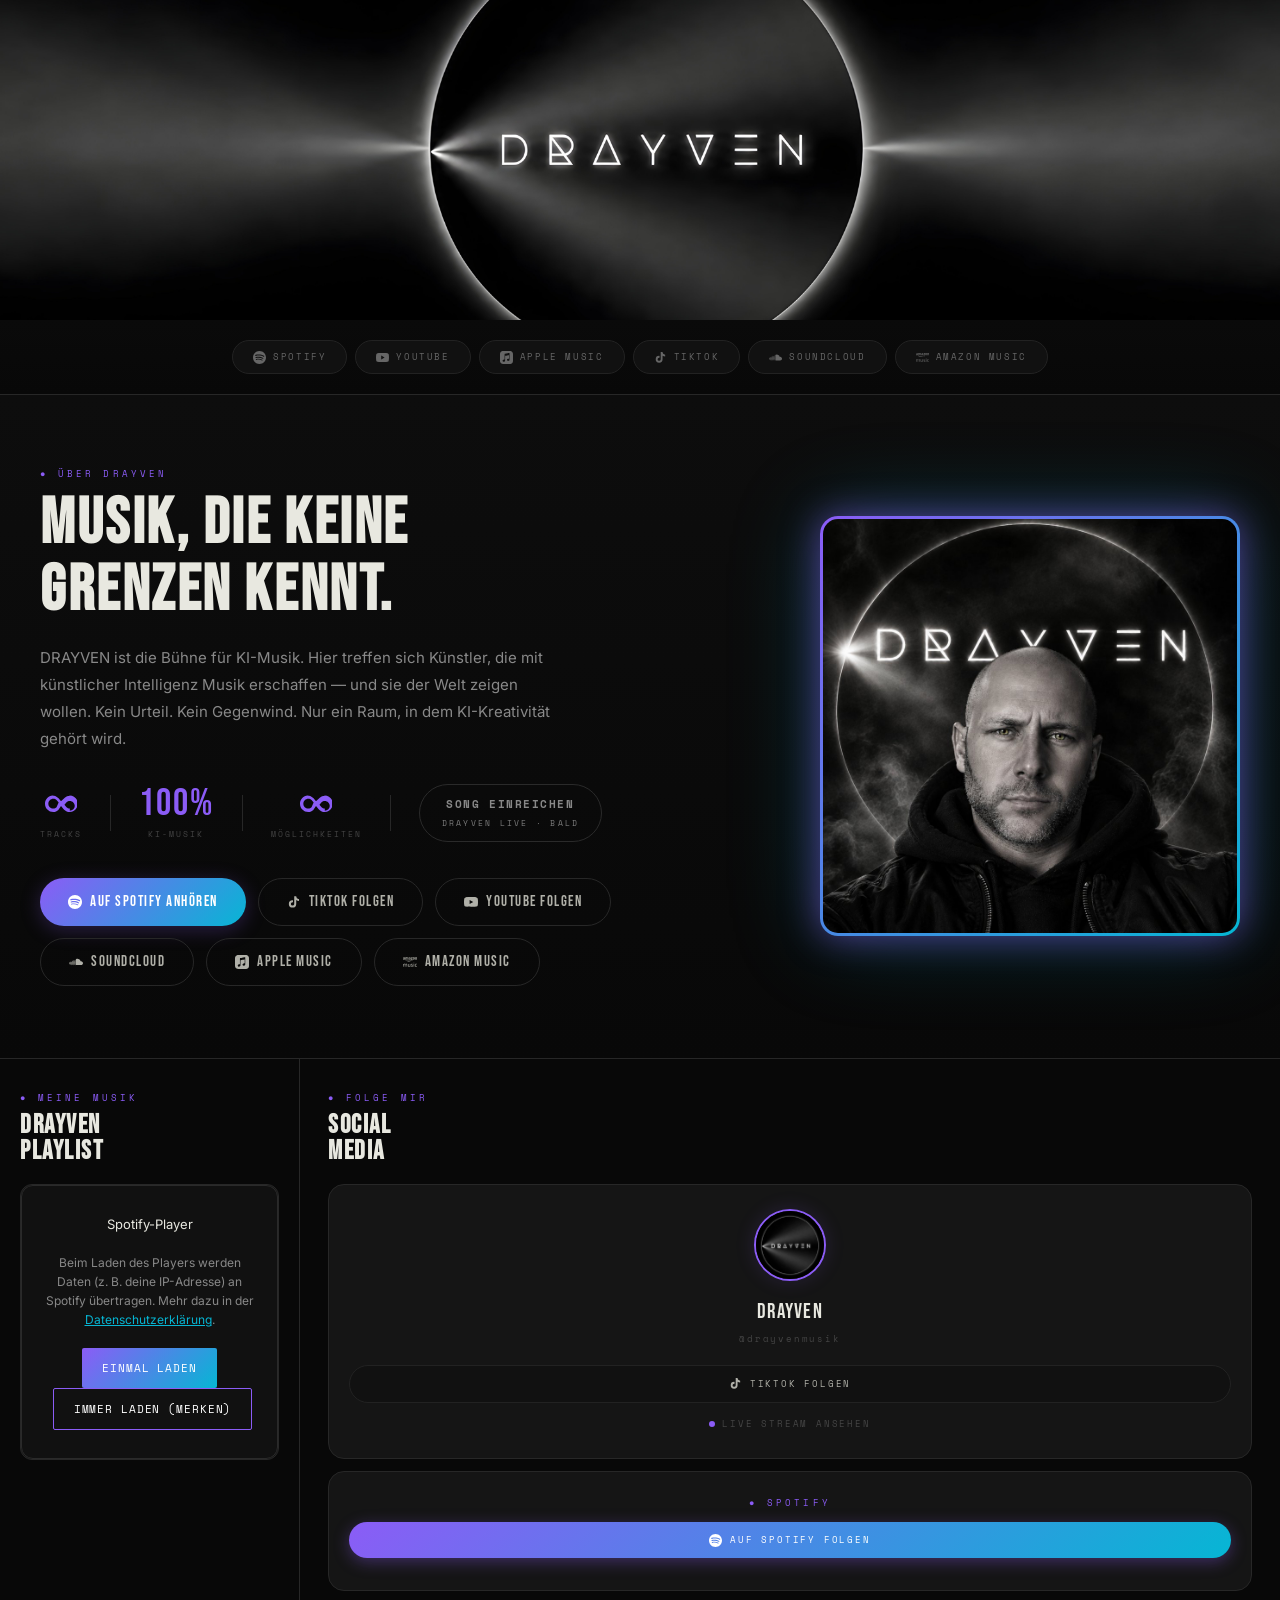
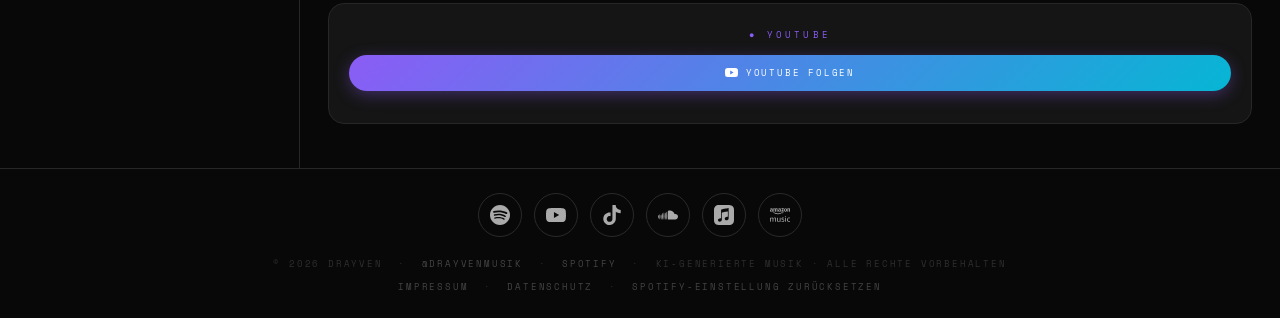
==== index.html @ ade9730b "Add files via upload" ====
<!DOCTYPE html>
<html lang="de">
<head>
  <meta http-equiv="Content-Type" content="text/html; charset=UTF-8">
  <meta name="viewport" content="width=device-width, initial-scale=1.0">
  <title>DRAYVEN – Offizielle Website</title>
  <link rel="stylesheet" href="fonts/fonts.css">
  <style>
    *, *::before, *::after { box-sizing: border-box; margin: 0; padding: 0; }

    :root {
      --black:  #080808;
      --deep:   #101010;
      --panel:  #151515;
      --panel2: #1a1a1a;
      --border: #272727;
      --text:   #b0b0a8;
      --bright: #e8e8e0;
      --gold:   #8B5CF6;
      --gold2:  #06B6D4;
      --white:  #ffffff;
      --grad: linear-gradient(135deg, #8B5CF6, #06B6D4);
    }

    .gradient-text {
      background: linear-gradient(135deg, #8B5CF6, #06B6D4);
      -webkit-background-clip: text;
      -webkit-text-fill-color: transparent;
      background-clip: text;
    }

    html { scroll-behavior: smooth; }

    body {
      background: var(--black);
      color: var(--text);
      font-family: 'Inter', sans-serif;
      font-size: 14px;
      line-height: 1.6;
      min-height: 100vh;
      overflow-x: hidden;
    }

    /* ─── BANNER ───────────────────────────────────────── */
    .banner {
      width: 100%;
      display: block;
      line-height: 0;
    }
    .banner img {
      width: 100%;
      max-height: 320px;
      object-fit: cover;
      object-position: center 55%;
      background: #080808;
      display: block;
    }

    /* ─── PLATFORM BUTTONS ─────────────────────────────── */
    .platforms {
      background: linear-gradient(180deg, #0a0a0a 0%, var(--black) 100%);
      border-bottom: 1px solid var(--border);
      padding: 20px 24px;
      display: flex;
      justify-content: center;
      gap: 8px;
      flex-wrap: wrap;
    }

    .plat-btn {
      display: inline-flex;
      align-items: center;
      gap: 7px;
      padding: 9px 20px;
      border: 1px solid #222;
      border-radius: 40px;
      font-family: 'Space Mono', monospace;
      font-size: 9px;
      letter-spacing: 0.18em;
      text-transform: uppercase;
      color: #666;
      text-decoration: none;
      background: #111;
      transition: all 0.25s ease;
      white-space: nowrap;
    }
    .plat-btn:hover {
      border-color: var(--gold);
      color: var(--gold);
      background: rgba(139,92,246,0.06);
      box-shadow: 0 0 16px rgba(139,92,246,0.1);
      transform: translateY(-1px);
    }
    .plat-btn svg { flex-shrink: 0; }

    /* ─── ABOUT SECTION ────────────────────────────────── */
    .about-section {
      border-bottom: 1px solid var(--border);
      background: linear-gradient(180deg, #0d0d0d 0%, var(--black) 100%);
    }
    .about-inner {
      max-width: 1280px;
      margin: 0 auto;
      padding: 72px 40px;
      display: grid;
      grid-template-columns: 1fr 420px;
      gap: 60px;
      align-items: center;
    }
    .col-label {
      font-family: 'Space Mono', monospace;
      font-size: 9px;
      letter-spacing: 0.35em;
      text-transform: uppercase;
      color: var(--gold);
      margin-bottom: 8px;
    }
    .about-title {
      font-family: 'Bebas Neue', sans-serif;
      font-size: clamp(2.4rem, 5vw, 4rem);
      letter-spacing: 0.04em;
      color: var(--bright);
      line-height: 1.05;
      margin-bottom: 20px;
    }
    .about-bio {
      font-size: 15px;
      color: #888;
      line-height: 1.8;
      max-width: 520px;
      margin-bottom: 32px;
    }
    .about-stats {
      display: flex;
      align-items: center;
      gap: 28px;
      margin-bottom: 36px;
    }
    .stat-item { text-align: center; }
    .stat-n {
      display: block;
      font-family: 'Bebas Neue', sans-serif;
      font-size: 2.4rem;
      color: var(--gold);
      letter-spacing: 0.05em;
      line-height: 1;
    }
    .stat-l {
      font-family: 'Space Mono', monospace;
      font-size: 8px;
      letter-spacing: 0.25em;
      text-transform: uppercase;
      color: #444;
      margin-top: 4px;
      display: block;
    }
    .stat-divider { width: 1px; height: 36px; background: var(--border); }
    .stat-n--icon {
      display: flex;
      align-items: center;
      justify-content: center;
      height: 2.4rem;
    }
    .about-ctas { display: flex; gap: 12px; flex-wrap: wrap; }
    .cta-primary {
      display: inline-flex; align-items: center; gap: 8px;
      background: linear-gradient(135deg, #8B5CF6, #06B6D4); color: #fff;
      font-family: 'Bebas Neue', sans-serif; font-size: 15px; letter-spacing: 0.1em;
      padding: 12px 28px; border-radius: 40px; text-decoration: none;
      transition: all 0.2s ease;
      box-shadow: 0 4px 20px rgba(139,92,246,0.25);
    }
    .cta-primary:hover { opacity: 0.9; transform: translateY(-1px); box-shadow: 0 6px 24px rgba(6,182,212,0.35); }
    .cta-secondary {
      display: inline-flex; align-items: center; gap: 8px;
      background: transparent; color: var(--text);
      font-family: 'Bebas Neue', sans-serif; font-size: 15px; letter-spacing: 0.1em;
      padding: 11px 28px; border-radius: 40px; border: 1px solid var(--border);
      text-decoration: none; transition: all 0.2s ease;
    }
    .cta-secondary:hover { border-color: var(--gold); color: var(--gold); box-shadow: 0 0 16px rgba(139,92,246,0.1); }
    .about-visual { position: relative; display: flex; align-items: center; justify-content: center; }
    .about-logo-wrap { position: relative; width: 100%; max-width: 380px; display: flex; align-items: center; justify-content: center; }
    .about-logo-img {
      width: 280px;
      height: 280px;
      object-fit: cover;
      object-position: center;
      border-radius: 50%;
      display: block;
      position: relative;
      z-index: 1;
      box-shadow: 0 0 80px rgba(139,92,246,0.15);
    }
    .about-glow {
      position: absolute; inset: -20px;
      background: radial-gradient(ellipse at center, rgba(139,92,246,0.08) 0%, transparent 70%);
      pointer-events: none; z-index: 0;
    }

    /* ─── MAIN GRID ────────────────────────────────────── */
    .main-grid {
      display: grid;
      grid-template-columns: 300px 1fr;
      gap: 0;
      max-width: 1280px;
      margin: 0 auto;
      min-height: calc(100vh - 480px - 60px);
    }

    /* ─── LEFT: PLAYLIST ───────────────────────────────── */
    .col-left {
      border-right: 1px solid var(--border);
      padding: 32px 20px;
    }

    .col-title {
      font-family: 'Bebas Neue', sans-serif;
      font-size: 1.6rem;
      letter-spacing: 0.06em;
      color: var(--bright);
      margin-bottom: 20px;
      line-height: 1;
    }

    .playlist-group { margin-bottom: 24px; }
    .playlist-group-title {
      font-family: 'Space Mono', monospace;
      font-size: 8px;
      letter-spacing: 0.3em;
      text-transform: uppercase;
      color: #444;
      margin-bottom: 8px;
      padding-bottom: 6px;
      border-bottom: 1px solid var(--border);
    }

    .track-item {
      display: flex;
      align-items: center;
      gap: 10px;
      padding: 9px 12px;
      border-radius: 10px;
      text-decoration: none;
      transition: background 0.15s;
      cursor: pointer;
    }
    .track-item:hover { background: var(--panel2); }
    .track-num {
      font-family: 'Space Mono', monospace;
      font-size: 10px;
      color: #3a3a3a;
      width: 16px;
      text-align: center;
      flex-shrink: 0;
    }
    .track-info { flex: 1; min-width: 0; }
    .track-name {
      font-size: 13px;
      font-weight: 500;
      color: var(--bright);
      white-space: nowrap;
      overflow: hidden;
      text-overflow: ellipsis;
    }
    .track-sub {
      font-size: 11px;
      color: #4a4a4a;
      margin-top: 1px;
    }
    .track-play {
      width: 26px; height: 26px; border-radius: 50%;
      background: var(--gold);
      display: flex; align-items: center; justify-content: center;
      opacity: 0; transition: opacity 0.15s; flex-shrink: 0;
    }
    .track-item:hover .track-play { opacity: 1; }
    .track-play svg { margin-left: 2px; }

    /* ─── NEUE MUSIK (live über Worker) ────────────────── */
    .new-release-section { margin-bottom: 18px; }
    .new-badge {
      display: inline-block;
      font-family: 'Space Mono', monospace;
      font-size: 8px;
      letter-spacing: 0.15em;
      color: #fff;
      background: var(--grad);
      padding: 2px 7px;
      border-radius: 4px;
      text-transform: uppercase;
    }
    .new-release-card {
      display: flex;
      align-items: center;
      gap: 12px;
      padding: 10px;
      border-radius: 12px;
      background: var(--panel);
      border: 1px solid var(--border);
      text-decoration: none;
      transition: border-color 0.2s, background 0.2s;
    }
    .new-release-card:hover {
      border-color: var(--gold);
      background: var(--panel2);
    }
    .new-release-cover {
      width: 56px;
      height: 56px;
      border-radius: 8px;
      object-fit: cover;
      flex-shrink: 0;
      background: #222;
    }
    .new-release-info { flex: 1; min-width: 0; }
    .new-release-name {
      font-size: 13px;
      font-weight: 600;
      color: var(--bright);
      white-space: nowrap;
      overflow: hidden;
      text-overflow: ellipsis;
    }
    .new-release-sub {
      font-size: 11px;
      color: #4a4a4a;
      margin-top: 2px;
    }

    /* ─── LIVE SPOTIFY EMBED ───────────────────────────── */
    .spotify-embed-wrap {
      border-radius: 12px;
      overflow: hidden;
      background: var(--panel);
      border: 1px solid var(--border);
    }
    .spotify-embed-wrap iframe { display: block; }

    /* ─── RIGHT: SOCIAL ────────────────────────────────── */
    .col-right {
      padding: 32px 28px;
    }

    .tiktok-card {
      background: var(--panel);
      border: 1px solid var(--border);
      border-radius: 16px;
      padding: 24px 20px;
      text-align: center;
      margin-bottom: 12px;
    }

    .tiktok-avatar {
      width: 72px; height: 72px; border-radius: 50%;
      background: linear-gradient(135deg, #010101 0%, #2a2a2a 100%);
      border: 2px solid var(--gold);
      display: flex; align-items: center; justify-content: center;
      margin: 0 auto 14px;
      font-family: 'Bebas Neue', sans-serif;
      font-size: 1.4rem;
      color: var(--gold);
      letter-spacing: 0.05em;
      box-shadow: 0 0 20px rgba(139,92,246,0.15);
    }

    .tiktok-name {
      font-family: 'Bebas Neue', sans-serif;
      font-size: 1.3rem;
      color: var(--bright);
      letter-spacing: 0.06em;
      margin-bottom: 4px;
    }

    .tiktok-handle {
      font-family: 'Space Mono', monospace;
      font-size: 9px;
      color: #444;
      letter-spacing: 0.2em;
      margin-bottom: 18px;
    }

    .follow-btn {
      display: inline-flex; align-items: center; gap: 8px;
      width: 100%;
      justify-content: center;
      padding: 11px 20px;
      border-radius: 40px;
      font-family: 'Space Mono', monospace;
      font-size: 9px; letter-spacing: 0.2em; text-transform: uppercase;
      text-decoration: none;
      background: #111; color: var(--text); border: 1px solid #222;
      transition: all 0.2s ease;
      margin-bottom: 8px;
    }
    .follow-btn:hover { border-color: var(--gold); color: var(--gold); background: rgba(139,92,246,0.06); }

    .live-badge {
      display: inline-flex; align-items: center; gap: 7px;
      font-family: 'Space Mono', monospace;
      font-size: 9px; letter-spacing: 0.2em; text-transform: uppercase;
      color: #444; text-decoration: none;
      transition: color 0.2s;
    }
    .live-badge:hover { color: var(--gold); }
    .live-dot {
      width: 6px; height: 6px; border-radius: 50%;
      background: var(--gold);
      display: inline-block; flex-shrink: 0;
      animation: pulse 1.5s ease-in-out infinite;
    }
    @keyframes pulse { 0%,100%{opacity:1;transform:scale(1)} 50%{opacity:0.4;transform:scale(0.8)} }

    /* ─── FOOTER ───────────────────────────────────────── */
    footer {
      border-top: 1px solid var(--border);
      text-align: center;
      padding: 24px;
      font-family: 'Space Mono', monospace;
      font-size: 9px; letter-spacing: 0.2em; color: #2e2e2e; text-transform: uppercase;
    }
    footer a { color: #444; text-decoration: none; }
    footer a:hover { color: var(--gold); }

    /* ─── RESPONSIVE ───────────────────────────────────── */
    @media (max-width: 900px) {
      .about-inner { grid-template-columns: 1fr; padding: 48px 24px; }
      .about-visual { display: none; }
    }
    @media (max-width: 768px) {
      .main-grid { grid-template-columns: 1fr; }
      .col-left { border-right: none; border-bottom: 1px solid var(--border); }
      .col-right { padding: 24px 20px; }
    }
    @media (max-width: 480px) {
      .platforms { padding: 14px 12px; gap: 6px; }
      .plat-btn { padding: 8px 14px; font-size: 8px; }
      .about-inner { padding: 36px 20px; }
      .about-ctas { flex-direction: column; }
      .cta-primary, .cta-secondary { justify-content: center; }
    }
    @media (prefers-reduced-motion: reduce) {
      .live-dot { animation: none; }
    }
  </style>
  <style>
    .legal h3{font-size:13px;color:#e8e8e0;font-weight:600;margin:20px 0 4px}
    .legal p{margin-bottom:8px}
    .legal b{color:#e8e8e0;font-weight:500}
    .consent-box{background:#111;border:1px solid #2a2a2a;border-radius:12px;padding:28px 22px;text-align:center}
    .consent-box p{font-size:12px;color:#888;line-height:1.6;margin:10px 0 18px}
    .consent-box button{background:linear-gradient(135deg,#8B5CF6,#06B6D4);border:0;color:#fff;font-family:'Space Mono',monospace;font-size:11px;letter-spacing:.08em;padding:12px 20px;border-radius:2px;cursor:pointer}
    .consent-box a{color:#06B6D4}
    .consent-box button.alt{background:transparent;border:1px solid #8B5CF6;margin-left:6px}
  </style>
  <style>
    .brand-row{display:flex;justify-content:center;gap:12px;flex-wrap:wrap;margin-bottom:20px}
    .brand-row a{width:44px;height:44px;display:grid;place-items:center;border-radius:50%;border:1px solid #2a2a2a;color:#aaa;transition:all .25s}
    .brand-row a:hover{color:#fff;border-color:#8B5CF6;box-shadow:0 0 18px rgba(139,92,246,.45);transform:translateY(-2px)}
  </style>
  <style>
    .portrait-wrap{position:relative;width:100%;max-width:420px;padding:3px;border-radius:18px;
      background:linear-gradient(135deg,#8B5CF6,#06B6D4);
      box-shadow:0 0 36px rgba(139,92,246,.55),0 0 90px rgba(6,182,212,.28)}
    .portrait-wrap::before{content:"";position:absolute;inset:-26px;z-index:-1;border-radius:34px;
      background:radial-gradient(circle,rgba(139,92,246,.35),rgba(6,182,212,.18) 55%,transparent 72%);filter:blur(22px);animation:pglow 6s ease-in-out infinite alternate}
    .portrait-img{display:block;width:100%;height:auto;border-radius:15px}
    @keyframes pglow{from{opacity:.7;transform:scale(.97)}to{opacity:1;transform:scale(1.04)}}
    @media (prefers-reduced-motion:reduce){.portrait-wrap::before{animation:none}}
    @media(max-width:900px){.about-visual{display:flex !important}.portrait-wrap{max-width:340px;margin:8px auto 0}}
  </style>
  <style>
    .about-stats{flex-wrap:wrap}
    .submit-cta{display:inline-flex;flex-direction:column;align-items:center;gap:3px;padding:11px 22px;border-radius:999px;
      background:linear-gradient(135deg,#8B5CF6,#06B6D4);color:#fff;text-decoration:none;font-family:'Space Mono',monospace;
      box-shadow:0 0 24px rgba(139,92,246,.45);transition:transform .25s,box-shadow .25s}
    .submit-cta span{font-size:11px;font-weight:700;letter-spacing:.14em}
    .submit-cta small{font-size:8px;letter-spacing:.28em;opacity:.9}
    .submit-cta:hover{transform:translateY(-2px);box-shadow:0 0 34px rgba(6,182,212,.6)}
    .submit-cta.open small::before{content:"";display:inline-block;width:6px;height:6px;border-radius:50%;background:#fff;margin-right:6px;vertical-align:middle;animation:subpulse 1.4s infinite}
    .submit-cta.soon{background:transparent;border:1px solid #2a2a2a;color:#888;box-shadow:none;cursor:default;pointer-events:none}
    @keyframes subpulse{0%{box-shadow:0 0 0 0 rgba(255,255,255,.7)}70%{box-shadow:0 0 0 7px rgba(255,255,255,0)}100%{box-shadow:0 0 0 0 rgba(255,255,255,0)}}
  </style>
</head>
<body>

  <!-- BANNER -->
  <div class="banner">
    <img src="./banner.png" alt="DRAYVEN">
  </div>

  <!-- PLATFORM BUTTONS -->
  <nav class="platforms" aria-label="DRAYVEN auf Plattformen">
    <a class="plat-btn" href="https://open.spotify.com/intl-de/artist/0u8iRkDlzVAihSqD0i78Od" target="_blank" rel="noopener">
      <svg width="13" height="13" viewBox="0 0 24 24" fill="currentColor"><path d="M12 0C5.373 0 0 5.373 0 12s5.373 12 12 12 12-5.373 12-12S18.627 0 12 0zm5.563 17.324a.75.75 0 01-1.031.249c-2.823-1.726-6.375-2.116-10.563-1.159a.75.75 0 01-.334-1.462c4.579-1.046 8.509-.596 11.68 1.341a.75.75 0 01.248 1.031zm1.484-3.305a.937.937 0 01-1.288.308c-3.229-1.984-8.15-2.56-11.97-1.401a.938.938 0 01-.546-1.792c4.363-1.327 9.79-.684 13.497 1.597a.938.938 0 01.307 1.288zm.127-3.44C15.335 8.293 9.076 8.082 5.457 9.18a1.124 1.124 0 01-.653-2.151c4.179-1.27 11.122-1.024 15.506 1.617a1.124 1.124 0 01-1.136 1.933z"></path></svg>
      Spotify
    </a>
    <a class="plat-btn" href="https://www.youtube.com/@DRAYVENMusik" target="_blank" rel="noopener">
      <svg width="13" height="13" viewBox="0 0 24 24" fill="currentColor"><path d="M23.495 6.205a3.007 3.007 0 00-2.088-2.088c-1.87-.501-9.396-.501-9.396-.501s-7.507-.01-9.396.501A3.007 3.007 0 00.527 6.205a31.247 31.247 0 00-.522 5.805 31.247 31.247 0 00.522 5.783 3.007 3.007 0 002.088 2.088c1.868.502 9.396.502 9.396.502s7.506 0 9.396-.502a3.007 3.007 0 002.088-2.088 31.247 31.247 0 00.5-5.783 31.247 31.247 0 00-.5-5.805zM9.609 15.601V8.408l6.264 3.602z"></path></svg>
      YouTube
    </a>
    <a class="plat-btn" href="https://music.apple.com/de/artist/drayven/6775982630" target="_blank" rel="noopener">
      <svg width="13" height="13" viewBox="0 0 24 24" fill="currentColor" aria-hidden="true"><path d="M23.994 6.124a9.23 9.23 0 00-.24-2.19c-.317-1.31-1.062-2.31-2.18-3.043a5.022 5.022 0 00-1.877-.726 10.496 10.496 0 00-1.564-.15c-.04-.003-.083-.01-.124-.013H5.986c-.152.01-.303.017-.455.026-.747.043-1.49.123-2.193.4-1.336.53-2.3 1.452-2.865 2.78-.192.448-.292.925-.363 1.408-.056.392-.088.785-.1 1.18 0 .032-.007.062-.01.093v12.223c.01.14.017.283.027.424.05.815.154 1.624.497 2.373.65 1.42 1.738 2.353 3.234 2.801.42.127.856.187 1.293.228.555.053 1.11.06 1.667.06h11.03a12.5 12.5 0 001.57-.1c.822-.106 1.596-.35 2.295-.81a5.046 5.046 0 001.88-2.207c.186-.42.293-.87.37-1.324.113-.675.138-1.358.137-2.04-.002-3.8 0-7.595-.003-11.393zm-6.423 3.99v5.712c0 .417-.058.827-.244 1.206-.29.59-.76.962-1.388 1.14-.35.1-.706.157-1.07.173-.95.045-1.773-.6-1.943-1.536a1.88 1.88 0 011.038-2.022c.323-.16.67-.25 1.018-.324.378-.082.758-.153 1.134-.24.274-.063.457-.23.51-.516a.904.904 0 00.02-.193c0-1.815 0-3.63-.002-5.443a.725.725 0 00-.026-.185c-.04-.15-.15-.243-.304-.234-.16.01-.318.035-.475.066-.76.15-1.52.303-2.28.456l-2.325.47-1.374.278c-.016.003-.032.01-.048.013-.277.077-.377.203-.39.49-.002.042 0 .086 0 .13-.002 2.602 0 5.204-.003 7.805 0 .42-.047.836-.215 1.227-.278.64-.77 1.04-1.434 1.233-.35.1-.71.16-1.075.172-.96.036-1.755-.6-1.92-1.544-.14-.812.23-1.685 1.154-2.075.357-.15.73-.232 1.108-.31.287-.06.575-.116.86-.177.383-.083.583-.323.6-.714v-.15c0-2.96 0-5.922.002-8.882 0-.123.013-.25.042-.37.07-.285.273-.448.546-.518.255-.066.515-.112.774-.165.733-.15 1.466-.296 2.2-.444l2.27-.46c.67-.134 1.34-.27 2.01-.403.22-.043.442-.088.663-.106.31-.025.523.17.554.482.008.073.012.148.012.223.002 1.91.002 3.822 0 5.732z"/></svg>
      Apple Music
    </a>
    <a class="plat-btn" href="https://www.tiktok.com/@drayvenmusik" target="_blank" rel="noopener">
      <svg width="13" height="13" viewBox="0 0 24 24" fill="currentColor"><path d="M19.59 6.69a4.83 4.83 0 01-3.77-4.25V2h-3.45v13.67a2.89 2.89 0 01-2.88 2.5 2.89 2.89 0 01-2.89-2.89 2.89 2.89 0 012.89-2.89c.28 0 .54.04.79.1V9.01a6.33 6.33 0 00-.79-.05 6.34 6.34 0 00-6.34 6.34 6.34 6.34 0 006.34 6.34 6.34 6.34 0 006.33-6.34V8.69a8.18 8.18 0 004.78 1.52V6.76a4.85 4.85 0 01-1.01-.07z"></path></svg>
      TikTok
    </a>
    <a class="plat-btn" href="https://soundcloud.com/drayvenmusik" target="_blank" rel="noopener">
      <svg width="13" height="13" viewBox="0 0 24 24" fill="currentColor" aria-hidden="true"><path d="M23.999 14.165c-.052 1.796-1.612 3.169-3.4 3.169h-8.18a.68.68 0 0 1-.675-.683V7.862a.747.747 0 0 1 .452-.724s.75-.513 2.333-.513a5.364 5.364 0 0 1 2.763.755 5.433 5.433 0 0 1 2.57 3.54c.282-.08.574-.121.868-.12.884 0 1.73.358 2.347.992s.948 1.49.922 2.373ZM10.721 8.421c.247 2.98.427 5.697 0 8.672a.264.264 0 0 1-.53 0c-.395-2.946-.22-5.718 0-8.672a.264.264 0 0 1 .53 0ZM9.072 9.448c.285 2.659.37 4.986-.006 7.655a.277.277 0 0 1-.55 0c-.331-2.63-.256-5.02 0-7.655a.277.277 0 0 1 .556 0Zm-1.663-.257c.27 2.726.39 5.171 0 7.904a.266.266 0 0 1-.532 0c-.38-2.69-.257-5.21 0-7.904a.266.266 0 0 1 .532 0Zm-1.647.77a26.108 26.108 0 0 1-.008 7.147.272.272 0 0 1-.542 0 27.955 27.955 0 0 1 0-7.147.275.275 0 0 1 .55 0Zm-1.67 1.769c.421 1.865.228 3.5-.029 5.388a.257.257 0 0 1-.514 0c-.21-1.858-.398-3.549 0-5.389a.272.272 0 0 1 .543 0Zm-1.655-.273c.388 1.897.26 3.508-.01 5.412-.026.28-.514.283-.54 0-.244-1.878-.347-3.54-.01-5.412a.283.283 0 0 1 .56 0Zm-1.668.911c.4 1.268.257 2.292-.026 3.572a.257.257 0 0 1-.514 0c-.241-1.262-.354-2.312-.023-3.572a.283.283 0 0 1 .563 0Z"/></svg>
      SoundCloud
    </a>
    <a class="plat-btn" href="https://music.amazon.de/artists/B00HZIEUOW/drayven" target="_blank" rel="noopener">
      <svg width="13" height="13" viewBox="0 0 24 24" fill="currentColor" aria-hidden="true"><path d="M14.8454 9.4083c-1.3907 1.0194-3.405 1.563-5.1424 1.563a9.333 9.333 0 0 1-6.2768-2.3835c-.1313-.117-.0143-.277.1415-.1846a12.693 12.693 0 0 0 6.285 1.6574c1.5384 0 3.2348-.318 4.7917-.9764.2359-.0985.4328.1538.203.324h-.002zm.5784-.6564c-.1784-.2257-1.1753-.1087-1.6225-.0554-.1374.0164-.158-.1026-.0349-.1867.796-.5558 2.0984-.3958 2.2502-.2092.1539.1867-.041 1.4872-.7856 2.1087-.1149.0964-.2236.0451-.1723-.082.1682-.4165.5436-1.3498.3651-1.5754zm-1.5917-4.1702v-.5394c0-.082.0615-.1375.1374-.1375h2.4348c.078 0 .1395.0554.1395.1354v.4636c0 .078-.0656.1805-.1846.3405L15.0997 6.635c.4677-.0102.9641.0595 1.3887.2974.0964.0534.123.1334.1292.2113v.5744c0 .082-.0882.1723-.1784.123a2.8163 2.8163 0 0 0-2.5723.0062c-.0861.0451-.1743-.0451-.1743-.1251v-.5477c0-.0882.002-.238.0902-.3713l1.4626-2.0881h-1.2718c-.078 0-.1415-.0534-.1436-.1354l.002.002zm4.808-.7466c1.0995 0 1.6944.9395 1.6944 2.1333 0 1.1528-.6564 2.0676-1.6943 2.0676-1.079 0-1.6656-.9395-1.6656-2.1087 0-1.1774.5948-2.0922 1.6656-2.0922zm.0062.7713c-.5456 0-.5805.7384-.5805 1.202 0 .4615-.0061 1.4481.5744 1.4481.5743 0 .601-.7958.601-1.282 0-.318-.0144-.6994-.1108-1.001-.082-.2625-.2482-.3671-.4841-.3671zm-6.008 3.3414c-.0493.041-.1395.0451-.1744.0164-.2543-.1949-.4246-.4923-.4246-.4923-.4061.4123-.6954.5374-1.2225.5374-.6215 0-1.1077-.3835-1.1077-1.1486a1.2512 1.2512 0 0 1 .7897-1.2041c.402-.1764.9641-.2072 1.3928-.2564 0 0 .0349-.4615-.0902-.6297a.521.521 0 0 0-.4164-.1908c-.2728 0-.5395.1477-.5928.4328-.0144.082-.0739.1518-.1395.1436L9.945 5.08a.1292.1292 0 0 1-.1108-.1537c.1641-.8657.9498-1.1282 1.6554-1.1282.361 0 .8307.0964 1.1158.3671.359.3344.3262.7795.3262 1.2677v1.1487c0 .3446.1436.4964.279.681.0471.0677.0574.1477-.002.197-.1519.125-.5703.4881-.5703.4881zm-.7467-1.7969v-.16c-.5353 0-1.1015.115-1.1015.7426 0 .318.1662.5333.4513.5333.2051 0 .3938-.1272.5128-.3344.1436-.2564.1374-.4943.1374-.7815zM2.9278 7.948c-.0472.041-.1375.045-.1723.0163-.2544-.1949-.4246-.4923-.4246-.4923-.4082.4123-.6954.5374-1.2226.5374-.6235 0-1.1076-.3835-1.1076-1.1486a1.2512 1.2512 0 0 1 .7897-1.2041c.402-.1764.964-.2072 1.3928-.2564 0 0 .0348-.4615-.0903-.6297a.521.521 0 0 0-.4164-.1908c-.2748 0-.5395.1477-.5928.4328-.0143.082-.0759.1518-.1395.1436L.2345 5.08a.1292.1292 0 0 1-.1087-.1537c.162-.8657.9497-1.1282 1.6553-1.1282.361 0 .8308.0964 1.1159.3671.359.3344.324.7795.324 1.2677v1.1487c0 .3446.1437.4964.279.681.0472.0677.0575.1477-.002.197-.1518.125-.5702.4881-.5702.4881zm-.7446-1.797v-.16c-.5354 0-1.1015.115-1.1015.7426 0 .318.164.5333.4512.5333.2052 0 .3939-.1272.5128-.3344.1436-.2564.1375-.4943.1375-.7815zm2.9127-.3343v2.002a.1379.1379 0 0 1-.1395.1374H4.218a.1374.1374 0 0 1-.1395-.1374v-3.766a.1379.1379 0 0 1 .1395-.1375h.6913a.1374.1374 0 0 1 .1374.1374v.482h.0143c.1805-.4758.519-.6994.9744-.6994.4636 0 .7528.2236.962.6995a1.0523 1.0523 0 0 1 1.0215-.6995c.3118 0 .6502.1272.8574.4143.236.318.1867.7795.1867 1.1857v2.3855c0 .076-.0636.1354-.1436.1354H8.181a.1374.1374 0 0 1-.1334-.1354v-2.004c0-.16.0144-.558-.0205-.7077-.0554-.2564-.2215-.3282-.4369-.3282a.4923.4923 0 0 0-.441.3118c-.076.1908-.0698.5087-.0698.724v2.0041c0 .076-.0635.1354-.1435.1354h-.7385a.1374.1374 0 0 1-.1333-.1354v-2.004c0-.4226.0677-1.042-.4574-1.042-.5334 0-.5128.603-.5128 1.042h.002zm16.8077 2.002a.1374.1374 0 0 1-.1374.1374h-.7405a.1374.1374 0 0 1-.1374-.1374v-3.766a.1374.1374 0 0 1 .1374-.1375h.683c.0821 0 .1396.0636.1396.1067v.5764h.0143c.2051-.517.4964-.7631 1.0092-.7631.3323 0 .6564.119.8636.4451.1928.3036.1928.8123.1928 1.1774V7.837a.1395.1395 0 0 1-.1415.119h-.7426a.1395.1395 0 0 1-.1313-.119V5.552c0-.763-.2933-.7856-.4635-.7856-.197 0-.357.1538-.4246.2953a1.7025 1.7025 0 0 0-.1231.722l.002 2.0349zM.1914 20.0582c-.1271 0-.1907-.0615-.1907-.1907v-4.4491c0-.1272.0636-.1908.1907-.1908H.616c.0616 0 .1129.0144.1477.039.0349.0246.0595.0738.0718.1436l.0575.3035c.6133-.4184 1.2102-.6276 1.7907-.6276.5948 0 .9969.2256 1.2081.6769.6318-.4513 1.2636-.677 1.8954-.677.441 0 .7794.1231 1.0153.3693.236.2502.3549.603.3549 1.0584v3.3538c0 .1271-.0656.1907-.1928.1907h-.5641c-.1272 0-.1928-.0615-.1928-.1907v-3.085c0-.318-.0616-.5539-.1805-.7057-.1231-.1538-.3139-.2297-.5744-.2297-.4677 0-.9353.1436-1.4092.4307a.997.997 0 0 1 .0103.1416v3.448c0 .1272-.0636.1908-.1908.1908H3.297c-.1272 0-.1908-.0615-.1908-.1907v-3.085c0-.318-.0615-.5539-.1825-.7057-.1231-.1538-.3139-.2297-.5744-.2297-.4861 0-.9517.1395-1.399.4205v3.5999c0 .1271-.0615.1907-.1907.1907H.1914zm9.731.1436c-.4533 0-.8-.1272-1.044-.3815-.242-.2544-.3631-.6133-.3631-1.0769v-3.321c0-.1292.0615-.1927.1908-.1927h.564c.1293 0 .1929.0635.1929.1907v3.0215c0 .3425.0656.5948.201.7569.1333.162.3487.242.642.242.4595 0 .923-.1518 1.3887-.4574v-3.565c0-.1272.0615-.1908.1908-.1908h.564c.1293 0 .1929.0636.1929.1908v4.4511c0 .1252-.0636.1887-.1928.1887h-.4103c-.0636 0-.1149-.0123-.1497-.0369-.0349-.0266-.0575-.0738-.0718-.1436l-.0657-.3323c-.5948.437-1.204.6564-1.8297.6564zm5.4399 0c-.5374 0-1.0195-.0882-1.4461-.2666a.3754.3754 0 0 1-.158-.1047c-.0287-.039-.043-.0984-.043-.1805v-.2687c0-.1148.0369-.1723.1148-.1723.0452 0 .1231.0205.238.0575.4225.1333.8615.199 1.3128.199.3138 0 .5517-.0616.7138-.1806.164-.121.244-.2954.244-.523a.4923.4923 0 0 0-.1476-.3734 1.606 1.606 0 0 0-.5415-.285l-.8144-.3037c-.7097-.2605-1.0625-.7056-1.0625-1.3333 0-.4143.16-.7487.484-1.001.3221-.2543.7447-.3815 1.2677-.3815a3.487 3.487 0 0 1 1.2164.2195c.076.0246.1313.0574.1641.0985.0308.041.0472.1025.0472.1846v.2584c0 .1149-.041.1723-.123.1723a.8615.8615 0 0 1-.2216-.0472 3.5495 3.5495 0 0 0-1.0359-.1538c-.6112 0-.919.2072-.919.6195 0 .164.0514.2953.154.3897.1025.0964.3035.201.603.3159l.7466.2872c.3774.1436.6482.318.8144.519.1661.1989.2482.4574.2482.7753 0 .4513-.1682.8102-.5067 1.0769-.3385.2666-.7877.4-1.3497.4v.002zm3.0645-.1436c-.1272 0-.1928-.0615-.1928-.1907v-4.4491c0-.1272.0656-.1908.1928-.1908h.5641c.1272 0 .1928.0636.1928.1908v4.4511c0 .1251-.0656.1887-.1928.1887h-.564zm.2872-5.688c-.1846 0-.3303-.0513-.437-.1559a.558.558 0 0 1-.1579-.4143c0-.1724.0534-.3098.158-.4144a.5907.5907 0 0 1 .4369-.158c.1846 0 .3282.0534.4349.158.1066.1026.1579.242.1579.4144 0 .1702-.0513.3076-.158.4143-.1046.1026-.2502.1559-.4348.1559zm4.002 5.7926c-.7529 0-1.3293-.2133-1.7272-.642-.4-.4307-.599-1.0502-.599-1.8625 0-.8061.2052-1.4318.6175-1.8728.4102-.441.9948-.6625 1.7476-.6625.3446 0 .683.0615 1.0154.1825.0697.0247.119.0554.1477.0944s.043.1026.043.1908v.2564c0 .1271-.041.1907-.123.1907-.0329 0-.082-.0082-.1539-.0287a2.8307 2.8307 0 0 0-.7959-.1128c-.5353 0-.923.1333-1.1589.404s-.3528.6996-.3528 1.2924v.123c0 .5764.119 1.001.359 1.2718.24.2687.6174.404 1.1343.404.2666 0 .5538-.043.8615-.1332.0718-.0206.119-.0288.1436-.0288.082 0 .1251.0636.1251.1908v.2585c0 .082-.0123.1435-.039.1805-.0246.0369-.0759.0718-.1518.1025-.3138.1354-.6769.201-1.0933.201z"/></svg>
      Amazon Music
    </a>
  </nav>

  <!-- ÜBER DRAYVEN -->
  <section class="about-section">
    <div class="about-inner">
      <div class="about-text">
        <p class="col-label">● ÜBER DRAYVEN</p>
        <h2 class="about-title">Musik, die keine<br>Grenzen kennt.</h2>
        <p class="about-bio">
          DRAYVEN ist die Bühne für KI-Musik. Hier treffen sich Künstler, die mit künstlicher Intelligenz
          Musik erschaffen — und sie der Welt zeigen wollen. Kein Urteil. Kein Gegenwind.
          Nur ein Raum, in dem KI-Kreativität gehört wird.
        </p>
        <div class="about-stats">
          <div class="stat-item">
            <span class="stat-n stat-n--icon">
              <svg width="32" height="18" viewBox="0 0 24 13.5" fill="var(--gold)" xmlns="http://www.w3.org/2000/svg" aria-label="unendlich" role="img">
                <path d="M18.6 0.62c-1.44 0-2.8.56-3.77 1.53L12 4.66 10.16 2.5h.01L9.39 1.81C8.42.85 7.06.29 5.62.29 2.78.29 0 3.07 0 6.5s2.78 6.21 6.22 6.21c1.44 0 2.8-.56 3.77-1.53L12 8.33l1.84 2.16h-.01l.78.7c.97.97 2.33 1.53 3.77 1.53 3.43 0 6.22-2.78 6.22-6.22 0-3.43-2.78-6.21-6.22-6.21zM8.66 9.17c-.7.7-1.43 1.04-2.44 1.04-2.04 0-3.71-1.66-3.71-3.71 0-2.04 1.66-3.71 3.71-3.71 1.01 0 1.74.35 2.44 1.04l1.6 1.84-.04.04zm9.94 1.04c-1.01 0-1.74-.35-2.44-1.04l-1.6-1.84.04-.04 1.56-1.81c.7-.7 1.43-1.04 2.44-1.04 2.04 0 3.71 1.66 3.71 3.71 0 2.04-1.67 3.71-3.71 3.71z"/>
              </svg>
            </span>
            <span class="stat-l">Tracks</span>
          </div>
          <div class="stat-divider"></div>
          <div class="stat-item">
            <span class="stat-n">100%</span>
            <span class="stat-l">KI-Musik</span>
          </div>
          <div class="stat-divider"></div>
          <div class="stat-item">
            <span class="stat-n stat-n--icon">
              <svg width="32" height="18" viewBox="0 0 24 13.5" fill="var(--gold)" xmlns="http://www.w3.org/2000/svg" aria-label="unendlich" role="img">
                <path d="M18.6 0.62c-1.44 0-2.8.56-3.77 1.53L12 4.66 10.16 2.5h.01L9.39 1.81C8.42.85 7.06.29 5.62.29 2.78.29 0 3.07 0 6.5s2.78 6.21 6.22 6.21c1.44 0 2.8-.56 3.77-1.53L12 8.33l1.84 2.16h-.01l.78.7c.97.97 2.33 1.53 3.77 1.53 3.43 0 6.22-2.78 6.22-6.22 0-3.43-2.78-6.21-6.22-6.21zM8.66 9.17c-.7.7-1.43 1.04-2.44 1.04-2.04 0-3.71-1.66-3.71-3.71 0-2.04 1.66-3.71 3.71-3.71 1.01 0 1.74.35 2.44 1.04l1.6 1.84-.04.04zm9.94 1.04c-1.01 0-1.74-.35-2.44-1.04l-1.6-1.84.04-.04 1.56-1.81c.7-.7 1.43-1.04 2.44-1.04 2.04 0 3.71 1.66 3.71 3.71 0 2.04-1.67 3.71-3.71 3.71z"/>
              </svg>
            </span>
            <span class="stat-l">Möglichkeiten</span>
          </div>
          <div class="stat-divider"></div>
          <a id="submit-btn" class="submit-cta" href="#" target="_blank" rel="noopener"><span>SONG EINREICHEN</span><small>DRAYVEN LIVE</small></a>
        </div>
        <div class="about-ctas">
          <a class="cta-primary" href="https://open.spotify.com/intl-de/artist/0u8iRkDlzVAihSqD0i78Od" target="_blank" rel="noopener">
            <svg width="14" height="14" viewBox="0 0 24 24" fill="currentColor"><path d="M12 0C5.373 0 0 5.373 0 12s5.373 12 12 12 12-5.373 12-12S18.627 0 12 0zm5.563 17.324a.75.75 0 01-1.031.249c-2.823-1.726-6.375-2.116-10.563-1.159a.75.75 0 01-.334-1.462c4.579-1.046 8.509-.596 11.68 1.341a.75.75 0 01.248 1.031zm1.484-3.305a.937.937 0 01-1.288.308c-3.229-1.984-8.15-2.56-11.97-1.401a.938.938 0 01-.546-1.792c4.363-1.327 9.79-.684 13.497 1.597a.938.938 0 01.307 1.288zm.127-3.44C15.335 8.293 9.076 8.082 5.457 9.18a1.124 1.124 0 01-.653-2.151c4.179-1.27 11.122-1.024 15.506 1.617a1.124 1.124 0 01-1.136 1.933z"></path></svg>
            Auf Spotify anhören
          </a>
          <a class="cta-secondary" href="https://www.tiktok.com/@drayvenmusik" target="_blank" rel="noopener">
            <svg width="14" height="14" viewBox="0 0 24 24" fill="currentColor"><path d="M19.59 6.69a4.83 4.83 0 01-3.77-4.25V2h-3.45v13.67a2.89 2.89 0 01-2.88 2.5 2.89 2.89 0 01-2.89-2.89 2.89 2.89 0 012.89-2.89c.28 0 .54.04.79.1V9.01a6.33 6.33 0 00-.79-.05 6.34 6.34 0 00-6.34 6.34 6.34 6.34 0 006.34 6.34 6.34 6.34 0 006.33-6.34V8.69a8.18 8.18 0 004.78 1.52V6.76a4.85 4.85 0 01-1.01-.07z"></path></svg>
            TikTok folgen
          </a>
          <a class="cta-secondary" href="https://www.youtube.com/@DRAYVENMusik?sub_confirmation=1" target="_blank" rel="noopener">
            <svg width="14" height="14" viewBox="0 0 24 24" fill="currentColor"><path d="M23.495 6.205a3.007 3.007 0 00-2.088-2.088c-1.87-.501-9.396-.501-9.396-.501s-7.507-.01-9.396.501A3.007 3.007 0 00.527 6.205a31.247 31.247 0 00-.522 5.805 31.247 31.247 0 00.522 5.783 3.007 3.007 0 002.088 2.088c1.868.502 9.396.502 9.396.502s7.506 0 9.396-.502a3.007 3.007 0 002.088-2.088 31.247 31.247 0 00.5-5.783 31.247 31.247 0 00-.5-5.805zM9.609 15.601V8.408l6.264 3.602z"></path></svg>
            YouTube folgen
          </a>
          <a class="cta-secondary" href="https://soundcloud.com/drayvenmusik" target="_blank" rel="noopener">
            <svg width="14" height="14" viewBox="0 0 24 24" fill="currentColor" aria-hidden="true"><path d="M23.999 14.165c-.052 1.796-1.612 3.169-3.4 3.169h-8.18a.68.68 0 0 1-.675-.683V7.862a.747.747 0 0 1 .452-.724s.75-.513 2.333-.513a5.364 5.364 0 0 1 2.763.755 5.433 5.433 0 0 1 2.57 3.54c.282-.08.574-.121.868-.12.884 0 1.73.358 2.347.992s.948 1.49.922 2.373ZM10.721 8.421c.247 2.98.427 5.697 0 8.672a.264.264 0 0 1-.53 0c-.395-2.946-.22-5.718 0-8.672a.264.264 0 0 1 .53 0ZM9.072 9.448c.285 2.659.37 4.986-.006 7.655a.277.277 0 0 1-.55 0c-.331-2.63-.256-5.02 0-7.655a.277.277 0 0 1 .556 0Zm-1.663-.257c.27 2.726.39 5.171 0 7.904a.266.266 0 0 1-.532 0c-.38-2.69-.257-5.21 0-7.904a.266.266 0 0 1 .532 0Zm-1.647.77a26.108 26.108 0 0 1-.008 7.147.272.272 0 0 1-.542 0 27.955 27.955 0 0 1 0-7.147.275.275 0 0 1 .55 0Zm-1.67 1.769c.421 1.865.228 3.5-.029 5.388a.257.257 0 0 1-.514 0c-.21-1.858-.398-3.549 0-5.389a.272.272 0 0 1 .543 0Zm-1.655-.273c.388 1.897.26 3.508-.01 5.412-.026.28-.514.283-.54 0-.244-1.878-.347-3.54-.01-5.412a.283.283 0 0 1 .56 0Zm-1.668.911c.4 1.268.257 2.292-.026 3.572a.257.257 0 0 1-.514 0c-.241-1.262-.354-2.312-.023-3.572a.283.283 0 0 1 .563 0Z"/></svg>
            SoundCloud
          </a>
          <a class="cta-secondary" href="https://music.apple.com/de/artist/drayven/6775982630" target="_blank" rel="noopener">
            <svg width="14" height="14" viewBox="0 0 24 24" fill="currentColor" aria-hidden="true"><path d="M23.994 6.124a9.23 9.23 0 00-.24-2.19c-.317-1.31-1.062-2.31-2.18-3.043a5.022 5.022 0 00-1.877-.726 10.496 10.496 0 00-1.564-.15c-.04-.003-.083-.01-.124-.013H5.986c-.152.01-.303.017-.455.026-.747.043-1.49.123-2.193.4-1.336.53-2.3 1.452-2.865 2.78-.192.448-.292.925-.363 1.408-.056.392-.088.785-.1 1.18 0 .032-.007.062-.01.093v12.223c.01.14.017.283.027.424.05.815.154 1.624.497 2.373.65 1.42 1.738 2.353 3.234 2.801.42.127.856.187 1.293.228.555.053 1.11.06 1.667.06h11.03a12.5 12.5 0 001.57-.1c.822-.106 1.596-.35 2.295-.81a5.046 5.046 0 001.88-2.207c.186-.42.293-.87.37-1.324.113-.675.138-1.358.137-2.04-.002-3.8 0-7.595-.003-11.393zm-6.423 3.99v5.712c0 .417-.058.827-.244 1.206-.29.59-.76.962-1.388 1.14-.35.1-.706.157-1.07.173-.95.045-1.773-.6-1.943-1.536a1.88 1.88 0 011.038-2.022c.323-.16.67-.25 1.018-.324.378-.082.758-.153 1.134-.24.274-.063.457-.23.51-.516a.904.904 0 00.02-.193c0-1.815 0-3.63-.002-5.443a.725.725 0 00-.026-.185c-.04-.15-.15-.243-.304-.234-.16.01-.318.035-.475.066-.76.15-1.52.303-2.28.456l-2.325.47-1.374.278c-.016.003-.032.01-.048.013-.277.077-.377.203-.39.49-.002.042 0 .086 0 .13-.002 2.602 0 5.204-.003 7.805 0 .42-.047.836-.215 1.227-.278.64-.77 1.04-1.434 1.233-.35.1-.71.16-1.075.172-.96.036-1.755-.6-1.92-1.544-.14-.812.23-1.685 1.154-2.075.357-.15.73-.232 1.108-.31.287-.06.575-.116.86-.177.383-.083.583-.323.6-.714v-.15c0-2.96 0-5.922.002-8.882 0-.123.013-.25.042-.37.07-.285.273-.448.546-.518.255-.066.515-.112.774-.165.733-.15 1.466-.296 2.2-.444l2.27-.46c.67-.134 1.34-.27 2.01-.403.22-.043.442-.088.663-.106.31-.025.523.17.554.482.008.073.012.148.012.223.002 1.91.002 3.822 0 5.732z"/></svg>
            Apple Music
          </a>
          <a class="cta-secondary" href="https://music.amazon.de/artists/B00HZIEUOW/drayven" target="_blank" rel="noopener">
            <svg width="14" height="14" viewBox="0 0 24 24" fill="currentColor" aria-hidden="true"><path d="M14.8454 9.4083c-1.3907 1.0194-3.405 1.563-5.1424 1.563a9.333 9.333 0 0 1-6.2768-2.3835c-.1313-.117-.0143-.277.1415-.1846a12.693 12.693 0 0 0 6.285 1.6574c1.5384 0 3.2348-.318 4.7917-.9764.2359-.0985.4328.1538.203.324h-.002zm.5784-.6564c-.1784-.2257-1.1753-.1087-1.6225-.0554-.1374.0164-.158-.1026-.0349-.1867.796-.5558 2.0984-.3958 2.2502-.2092.1539.1867-.041 1.4872-.7856 2.1087-.1149.0964-.2236.0451-.1723-.082.1682-.4165.5436-1.3498.3651-1.5754zm-1.5917-4.1702v-.5394c0-.082.0615-.1375.1374-.1375h2.4348c.078 0 .1395.0554.1395.1354v.4636c0 .078-.0656.1805-.1846.3405L15.0997 6.635c.4677-.0102.9641.0595 1.3887.2974.0964.0534.123.1334.1292.2113v.5744c0 .082-.0882.1723-.1784.123a2.8163 2.8163 0 0 0-2.5723.0062c-.0861.0451-.1743-.0451-.1743-.1251v-.5477c0-.0882.002-.238.0902-.3713l1.4626-2.0881h-1.2718c-.078 0-.1415-.0534-.1436-.1354l.002.002zm4.808-.7466c1.0995 0 1.6944.9395 1.6944 2.1333 0 1.1528-.6564 2.0676-1.6943 2.0676-1.079 0-1.6656-.9395-1.6656-2.1087 0-1.1774.5948-2.0922 1.6656-2.0922zm.0062.7713c-.5456 0-.5805.7384-.5805 1.202 0 .4615-.0061 1.4481.5744 1.4481.5743 0 .601-.7958.601-1.282 0-.318-.0144-.6994-.1108-1.001-.082-.2625-.2482-.3671-.4841-.3671zm-6.008 3.3414c-.0493.041-.1395.0451-.1744.0164-.2543-.1949-.4246-.4923-.4246-.4923-.4061.4123-.6954.5374-1.2225.5374-.6215 0-1.1077-.3835-1.1077-1.1486a1.2512 1.2512 0 0 1 .7897-1.2041c.402-.1764.9641-.2072 1.3928-.2564 0 0 .0349-.4615-.0902-.6297a.521.521 0 0 0-.4164-.1908c-.2728 0-.5395.1477-.5928.4328-.0144.082-.0739.1518-.1395.1436L9.945 5.08a.1292.1292 0 0 1-.1108-.1537c.1641-.8657.9498-1.1282 1.6554-1.1282.361 0 .8307.0964 1.1158.3671.359.3344.3262.7795.3262 1.2677v1.1487c0 .3446.1436.4964.279.681.0471.0677.0574.1477-.002.197-.1519.125-.5703.4881-.5703.4881zm-.7467-1.7969v-.16c-.5353 0-1.1015.115-1.1015.7426 0 .318.1662.5333.4513.5333.2051 0 .3938-.1272.5128-.3344.1436-.2564.1374-.4943.1374-.7815zM2.9278 7.948c-.0472.041-.1375.045-.1723.0163-.2544-.1949-.4246-.4923-.4246-.4923-.4082.4123-.6954.5374-1.2226.5374-.6235 0-1.1076-.3835-1.1076-1.1486a1.2512 1.2512 0 0 1 .7897-1.2041c.402-.1764.964-.2072 1.3928-.2564 0 0 .0348-.4615-.0903-.6297a.521.521 0 0 0-.4164-.1908c-.2748 0-.5395.1477-.5928.4328-.0143.082-.0759.1518-.1395.1436L.2345 5.08a.1292.1292 0 0 1-.1087-.1537c.162-.8657.9497-1.1282 1.6553-1.1282.361 0 .8308.0964 1.1159.3671.359.3344.324.7795.324 1.2677v1.1487c0 .3446.1437.4964.279.681.0472.0677.0575.1477-.002.197-.1518.125-.5702.4881-.5702.4881zm-.7446-1.797v-.16c-.5354 0-1.1015.115-1.1015.7426 0 .318.164.5333.4512.5333.2052 0 .3939-.1272.5128-.3344.1436-.2564.1375-.4943.1375-.7815zm2.9127-.3343v2.002a.1379.1379 0 0 1-.1395.1374H4.218a.1374.1374 0 0 1-.1395-.1374v-3.766a.1379.1379 0 0 1 .1395-.1375h.6913a.1374.1374 0 0 1 .1374.1374v.482h.0143c.1805-.4758.519-.6994.9744-.6994.4636 0 .7528.2236.962.6995a1.0523 1.0523 0 0 1 1.0215-.6995c.3118 0 .6502.1272.8574.4143.236.318.1867.7795.1867 1.1857v2.3855c0 .076-.0636.1354-.1436.1354H8.181a.1374.1374 0 0 1-.1334-.1354v-2.004c0-.16.0144-.558-.0205-.7077-.0554-.2564-.2215-.3282-.4369-.3282a.4923.4923 0 0 0-.441.3118c-.076.1908-.0698.5087-.0698.724v2.0041c0 .076-.0635.1354-.1435.1354h-.7385a.1374.1374 0 0 1-.1333-.1354v-2.004c0-.4226.0677-1.042-.4574-1.042-.5334 0-.5128.603-.5128 1.042h.002zm16.8077 2.002a.1374.1374 0 0 1-.1374.1374h-.7405a.1374.1374 0 0 1-.1374-.1374v-3.766a.1374.1374 0 0 1 .1374-.1375h.683c.0821 0 .1396.0636.1396.1067v.5764h.0143c.2051-.517.4964-.7631 1.0092-.7631.3323 0 .6564.119.8636.4451.1928.3036.1928.8123.1928 1.1774V7.837a.1395.1395 0 0 1-.1415.119h-.7426a.1395.1395 0 0 1-.1313-.119V5.552c0-.763-.2933-.7856-.4635-.7856-.197 0-.357.1538-.4246.2953a1.7025 1.7025 0 0 0-.1231.722l.002 2.0349zM.1914 20.0582c-.1271 0-.1907-.0615-.1907-.1907v-4.4491c0-.1272.0636-.1908.1907-.1908H.616c.0616 0 .1129.0144.1477.039.0349.0246.0595.0738.0718.1436l.0575.3035c.6133-.4184 1.2102-.6276 1.7907-.6276.5948 0 .9969.2256 1.2081.6769.6318-.4513 1.2636-.677 1.8954-.677.441 0 .7794.1231 1.0153.3693.236.2502.3549.603.3549 1.0584v3.3538c0 .1271-.0656.1907-.1928.1907h-.5641c-.1272 0-.1928-.0615-.1928-.1907v-3.085c0-.318-.0616-.5539-.1805-.7057-.1231-.1538-.3139-.2297-.5744-.2297-.4677 0-.9353.1436-1.4092.4307a.997.997 0 0 1 .0103.1416v3.448c0 .1272-.0636.1908-.1908.1908H3.297c-.1272 0-.1908-.0615-.1908-.1907v-3.085c0-.318-.0615-.5539-.1825-.7057-.1231-.1538-.3139-.2297-.5744-.2297-.4861 0-.9517.1395-1.399.4205v3.5999c0 .1271-.0615.1907-.1907.1907H.1914zm9.731.1436c-.4533 0-.8-.1272-1.044-.3815-.242-.2544-.3631-.6133-.3631-1.0769v-3.321c0-.1292.0615-.1927.1908-.1927h.564c.1293 0 .1929.0635.1929.1907v3.0215c0 .3425.0656.5948.201.7569.1333.162.3487.242.642.242.4595 0 .923-.1518 1.3887-.4574v-3.565c0-.1272.0615-.1908.1908-.1908h.564c.1293 0 .1929.0636.1929.1908v4.4511c0 .1252-.0636.1887-.1928.1887h-.4103c-.0636 0-.1149-.0123-.1497-.0369-.0349-.0266-.0575-.0738-.0718-.1436l-.0657-.3323c-.5948.437-1.204.6564-1.8297.6564zm5.4399 0c-.5374 0-1.0195-.0882-1.4461-.2666a.3754.3754 0 0 1-.158-.1047c-.0287-.039-.043-.0984-.043-.1805v-.2687c0-.1148.0369-.1723.1148-.1723.0452 0 .1231.0205.238.0575.4225.1333.8615.199 1.3128.199.3138 0 .5517-.0616.7138-.1806.164-.121.244-.2954.244-.523a.4923.4923 0 0 0-.1476-.3734 1.606 1.606 0 0 0-.5415-.285l-.8144-.3037c-.7097-.2605-1.0625-.7056-1.0625-1.3333 0-.4143.16-.7487.484-1.001.3221-.2543.7447-.3815 1.2677-.3815a3.487 3.487 0 0 1 1.2164.2195c.076.0246.1313.0574.1641.0985.0308.041.0472.1025.0472.1846v.2584c0 .1149-.041.1723-.123.1723a.8615.8615 0 0 1-.2216-.0472 3.5495 3.5495 0 0 0-1.0359-.1538c-.6112 0-.919.2072-.919.6195 0 .164.0514.2953.154.3897.1025.0964.3035.201.603.3159l.7466.2872c.3774.1436.6482.318.8144.519.1661.1989.2482.4574.2482.7753 0 .4513-.1682.8102-.5067 1.0769-.3385.2666-.7877.4-1.3497.4v.002zm3.0645-.1436c-.1272 0-.1928-.0615-.1928-.1907v-4.4491c0-.1272.0656-.1908.1928-.1908h.5641c.1272 0 .1928.0636.1928.1908v4.4511c0 .1251-.0656.1887-.1928.1887h-.564zm.2872-5.688c-.1846 0-.3303-.0513-.437-.1559a.558.558 0 0 1-.1579-.4143c0-.1724.0534-.3098.158-.4144a.5907.5907 0 0 1 .4369-.158c.1846 0 .3282.0534.4349.158.1066.1026.1579.242.1579.4144 0 .1702-.0513.3076-.158.4143-.1046.1026-.2502.1559-.4348.1559zm4.002 5.7926c-.7529 0-1.3293-.2133-1.7272-.642-.4-.4307-.599-1.0502-.599-1.8625 0-.8061.2052-1.4318.6175-1.8728.4102-.441.9948-.6625 1.7476-.6625.3446 0 .683.0615 1.0154.1825.0697.0247.119.0554.1477.0944s.043.1026.043.1908v.2564c0 .1271-.041.1907-.123.1907-.0329 0-.082-.0082-.1539-.0287a2.8307 2.8307 0 0 0-.7959-.1128c-.5353 0-.923.1333-1.1589.404s-.3528.6996-.3528 1.2924v.123c0 .5764.119 1.001.359 1.2718.24.2687.6174.404 1.1343.404.2666 0 .5538-.043.8615-.1332.0718-.0206.119-.0288.1436-.0288.082 0 .1251.0636.1251.1908v.2585c0 .082-.0123.1435-.039.1805-.0246.0369-.0759.0718-.1518.1025-.3138.1354-.6769.201-1.0933.201z"/></svg>
            Amazon Music
          </a>
        </div>
      </div>
      <div class="about-visual">
        <div class="portrait-wrap"><img src="./portrait.jpg" alt="DRAYVEN, Portrait des Künstlers" class="portrait-img" width="960" height="960" loading="eager"></div>
      </div>
    </div>
  </section>

  <!-- MAIN GRID -->
  <div class="main-grid">

    <!-- LEFT: PLAYLIST -->
    <aside class="col-left">
      <p class="col-label">● Meine Musik</p>
      <h2 class="col-title">DRAYVEN<br>PLAYLIST</h2>

      <!-- NEUE MUSIK: holt sich den aktuell neuesten Release live über den Worker -->
      <div id="new-release-section" class="new-release-section" style="display:none;">
        <p class="playlist-group-title" style="display:flex;align-items:center;gap:8px;">
          <span class="new-badge">NEU</span> Neueste Veröffentlichung
        </p>
        <a id="new-release-link" class="new-release-card" href="#" target="_blank" rel="noopener">
          <img id="new-release-cover" class="new-release-cover" src="[data-uri]" alt="">
          <div class="new-release-info">
            <div id="new-release-name" class="new-release-name"></div>
            <div id="new-release-date" class="new-release-sub"></div>
          </div>
          <div class="track-play" style="opacity:1;"><svg width="9" height="10" viewBox="0 0 8 9" fill="#000"><polygon points="0,0 8,4.5 0,9"></polygon></svg></div>
        </a>
        <div id="new-release-embed-wrap" class="spotify-embed-wrap" style="margin-top:10px;"></div>
      </div>

      <!-- SPOTIFY-PLAYER: wird erst nach Klick geladen (Datenschutz) -->
      <div class="spotify-embed-wrap" id="spotify-wrap">
        <div class="consent-box">
          <p style="color:#e8e8e0;font-size:13px;margin-top:0;">Spotify-Player</p>
          <p>Beim Laden des Players werden Daten (z. B. deine IP-Adresse) an Spotify übertragen. Mehr dazu in der <a href="#datenschutz" onclick="document.getElementById('datenschutz-modal').style.display='flex'">Datenschutzerklärung</a>.</p>
          <button type="button" onclick="loadSpotify(false)">EINMAL LADEN</button> <button type="button" class="alt" onclick="loadSpotify(true)">IMMER LADEN (MERKEN)</button>
        </div>
      </div>
    </aside>

    <!-- RIGHT: SOCIAL -->
    <aside class="col-right">
      <p class="col-label">● Folge mir</p>
      <h2 class="col-title">SOCIAL<br>MEDIA</h2>

      <!-- TikTok -->
      <div class="tiktok-card">
        <div class="tiktok-avatar"><img src="./logo.jpg" alt="DRAYVEN Logo" style="width:100%;height:100%;border-radius:50%;object-fit:cover;"></div>
        <p class="tiktok-name">DRAYVEN</p>
        <p class="tiktok-handle" style="margin-bottom:18px;">@drayvenmusik</p>
        <a class="follow-btn" href="https://www.tiktok.com/@drayvenmusik" target="_blank" rel="noopener">
          <svg width="13" height="13" viewBox="0 0 24 24" fill="currentColor"><path d="M19.59 6.69a4.83 4.83 0 01-3.77-4.25V2h-3.45v13.67a2.89 2.89 0 01-2.88 2.5 2.89 2.89 0 01-2.89-2.89 2.89 2.89 0 012.89-2.89c.28 0 .54.04.79.1V9.01a6.33 6.33 0 00-.79-.05 6.34 6.34 0 00-6.34 6.34 6.34 6.34 0 006.34 6.34 6.34 6.34 0 006.33-6.34V8.69a8.18 8.18 0 004.78 1.52V6.76a4.85 4.85 0 01-1.01-.07z"></path></svg>
          TikTok folgen
        </a>
        <a class="live-badge" href="https://www.tiktok.com/@drayvenmusik/live" target="_blank" rel="noopener">
          <span class="live-dot"></span>
          Live Stream ansehen
        </a>
      </div>

      <!-- Spotify -->
      <div class="tiktok-card">
        <p class="col-label" style="margin-bottom:12px;">● Spotify</p>
        <a class="follow-btn" href="https://open.spotify.com/intl-de/artist/0u8iRkDlzVAihSqD0i78Od" target="_blank" rel="noopener" style="background:linear-gradient(135deg,#8B5CF6,#06B6D4);border:none;color:#fff;box-shadow:0 4px 16px rgba(139,92,246,0.35);">
          <svg width="13" height="13" viewBox="0 0 24 24" fill="currentColor"><path d="M12 0C5.373 0 0 5.373 0 12s5.373 12 12 12 12-5.373 12-12S18.627 0 12 0zm5.563 17.324a.75.75 0 01-1.031.249c-2.823-1.726-6.375-2.116-10.563-1.159a.75.75 0 01-.334-1.462c4.579-1.046 8.509-.596 11.68 1.341a.75.75 0 01.248 1.031zm1.484-3.305a.937.937 0 01-1.288.308c-3.229-1.984-8.15-2.56-11.97-1.401a.938.938 0 01-.546-1.792c4.363-1.327 9.79-.684 13.497 1.597a.938.938 0 01.307 1.288zm.127-3.44C15.335 8.293 9.076 8.082 5.457 9.18a1.124 1.124 0 01-.653-2.151c4.179-1.27 11.122-1.024 15.506 1.617a1.124 1.124 0 01-1.136 1.933z"></path></svg>
          Auf Spotify folgen
        </a>
      </div>

      <!-- YouTube -->
      <div class="tiktok-card">
        <p class="col-label" style="margin-bottom:12px;">● YouTube</p>
        <a class="follow-btn" href="https://www.youtube.com/@DRAYVENMusik?sub_confirmation=1" target="_blank" rel="noopener" style="background:linear-gradient(135deg,#8B5CF6,#06B6D4);border:none;color:#fff;box-shadow:0 4px 16px rgba(139,92,246,0.35);">
          <svg width="13" height="13" viewBox="0 0 24 24" fill="currentColor"><path d="M23.495 6.205a3.007 3.007 0 00-2.088-2.088c-1.87-.501-9.396-.501-9.396-.501s-7.507-.01-9.396.501A3.007 3.007 0 00.527 6.205a31.247 31.247 0 00-.522 5.805 31.247 31.247 0 00.522 5.783 3.007 3.007 0 002.088 2.088c1.868.502 9.396.502 9.396.502s7.506 0 9.396-.502a3.007 3.007 0 002.088-2.088 31.247 31.247 0 00.5-5.783 31.247 31.247 0 00-.5-5.805zM9.609 15.601V8.408l6.264 3.602z"></path></svg>
          YouTube folgen
        </a>
      </div>

    </aside>
  </div>

  <footer>
    <div class="brand-row"><a href="https://open.spotify.com/intl-de/artist/0u8iRkDlzVAihSqD0i78Od" target="_blank" rel="noopener" aria-label="Spotify" title="Spotify"><svg width="20" height="20" viewBox="0 0 24 24" fill="currentColor" aria-hidden="true"><path d="M12 0C5.4 0 0 5.4 0 12s5.4 12 12 12 12-5.4 12-12S18.66 0 12 0zm5.521 17.34c-.24.359-.66.48-1.021.24-2.82-1.74-6.36-2.101-10.561-1.141-.418.122-.779-.179-.899-.539-.12-.421.18-.78.54-.9 4.56-1.021 8.52-.6 11.64 1.32.42.18.479.659.301 1.02zm1.44-3.3c-.301.42-.841.6-1.262.3-3.239-1.98-8.159-2.58-11.939-1.38-.479.12-1.02-.12-1.14-.6-.12-.48.12-1.021.6-1.141C9.6 9.9 15 10.561 18.72 12.84c.361.181.54.78.241 1.2zm.12-3.36C15.24 8.4 8.82 8.16 5.16 9.301c-.6.179-1.2-.181-1.38-.721-.18-.601.18-1.2.72-1.381 4.26-1.26 11.28-1.02 15.721 1.621.539.3.719 1.02.419 1.56-.299.421-1.02.599-1.559.3z"/></svg></a><a href="https://www.youtube.com/@DRAYVENMusik" target="_blank" rel="noopener" aria-label="YouTube" title="YouTube"><svg width="20" height="20" viewBox="0 0 24 24" fill="currentColor" aria-hidden="true"><path d="M23.498 6.186a3.016 3.016 0 0 0-2.122-2.136C19.505 3.545 12 3.545 12 3.545s-7.505 0-9.377.505A3.017 3.017 0 0 0 .502 6.186C0 8.07 0 12 0 12s0 3.93.502 5.814a3.016 3.016 0 0 0 2.122 2.136c1.871.505 9.376.505 9.376.505s7.505 0 9.377-.505a3.015 3.015 0 0 0 2.122-2.136C24 15.93 24 12 24 12s0-3.93-.502-5.814zM9.545 15.568V8.432L15.818 12l-6.273 3.568z"/></svg></a><a href="https://www.tiktok.com/@drayvenmusik" target="_blank" rel="noopener" aria-label="TikTok" title="TikTok"><svg width="20" height="20" viewBox="0 0 24 24" fill="currentColor" aria-hidden="true"><path d="M12.525.02c1.31-.02 2.61-.01 3.91-.02.08 1.53.63 3.09 1.75 4.17 1.12 1.11 2.7 1.62 4.24 1.79v4.03c-1.44-.05-2.89-.35-4.2-.97-.57-.26-1.1-.59-1.62-.93-.01 2.92.01 5.84-.02 8.75-.08 1.4-.54 2.79-1.35 3.94-1.31 1.92-3.58 3.17-5.91 3.21-1.43.08-2.86-.31-4.08-1.03-2.02-1.19-3.44-3.37-3.65-5.71-.02-.5-.03-1-.01-1.49.18-1.9 1.12-3.72 2.58-4.96 1.66-1.44 3.98-2.13 6.15-1.72.02 1.48-.04 2.96-.04 4.44-.99-.32-2.15-.23-3.02.37-.63.41-1.11 1.04-1.36 1.75-.21.51-.15 1.07-.14 1.61.24 1.64 1.82 3.02 3.5 2.87 1.12-.01 2.19-.66 2.77-1.61.19-.33.4-.67.41-1.06.1-1.79.06-3.57.07-5.36.01-4.03-.01-8.05.02-12.07z"/></svg></a><a href="https://soundcloud.com/drayvenmusik" target="_blank" rel="noopener" aria-label="SoundCloud" title="SoundCloud"><svg width="20" height="20" viewBox="0 0 24 24" fill="currentColor" aria-hidden="true"><path d="M23.999 14.165c-.052 1.796-1.612 3.169-3.4 3.169h-8.18a.68.68 0 0 1-.675-.683V7.862a.747.747 0 0 1 .452-.724s.75-.513 2.333-.513a5.364 5.364 0 0 1 2.763.755 5.433 5.433 0 0 1 2.57 3.54c.282-.08.574-.121.868-.12.884 0 1.73.358 2.347.992s.948 1.49.922 2.373ZM10.721 8.421c.247 2.98.427 5.697 0 8.672a.264.264 0 0 1-.53 0c-.395-2.946-.22-5.718 0-8.672a.264.264 0 0 1 .53 0ZM9.072 9.448c.285 2.659.37 4.986-.006 7.655a.277.277 0 0 1-.55 0c-.331-2.63-.256-5.02 0-7.655a.277.277 0 0 1 .556 0Zm-1.663-.257c.27 2.726.39 5.171 0 7.904a.266.266 0 0 1-.532 0c-.38-2.69-.257-5.21 0-7.904a.266.266 0 0 1 .532 0Zm-1.647.77a26.108 26.108 0 0 1-.008 7.147.272.272 0 0 1-.542 0 27.955 27.955 0 0 1 0-7.147.275.275 0 0 1 .55 0Zm-1.67 1.769c.421 1.865.228 3.5-.029 5.388a.257.257 0 0 1-.514 0c-.21-1.858-.398-3.549 0-5.389a.272.272 0 0 1 .543 0Zm-1.655-.273c.388 1.897.26 3.508-.01 5.412-.026.28-.514.283-.54 0-.244-1.878-.347-3.54-.01-5.412a.283.283 0 0 1 .56 0Zm-1.668.911c.4 1.268.257 2.292-.026 3.572a.257.257 0 0 1-.514 0c-.241-1.262-.354-2.312-.023-3.572a.283.283 0 0 1 .563 0Z"/></svg></a><a href="https://music.apple.com/de/artist/drayven/6775982630" target="_blank" rel="noopener" aria-label="Apple Music" title="Apple Music"><svg width="20" height="20" viewBox="0 0 24 24" fill="currentColor" aria-hidden="true"><path d="M23.994 6.124a9.23 9.23 0 00-.24-2.19c-.317-1.31-1.062-2.31-2.18-3.043a5.022 5.022 0 00-1.877-.726 10.496 10.496 0 00-1.564-.15c-.04-.003-.083-.01-.124-.013H5.986c-.152.01-.303.017-.455.026-.747.043-1.49.123-2.193.4-1.336.53-2.3 1.452-2.865 2.78-.192.448-.292.925-.363 1.408-.056.392-.088.785-.1 1.18 0 .032-.007.062-.01.093v12.223c.01.14.017.283.027.424.05.815.154 1.624.497 2.373.65 1.42 1.738 2.353 3.234 2.801.42.127.856.187 1.293.228.555.053 1.11.06 1.667.06h11.03a12.5 12.5 0 001.57-.1c.822-.106 1.596-.35 2.295-.81a5.046 5.046 0 001.88-2.207c.186-.42.293-.87.37-1.324.113-.675.138-1.358.137-2.04-.002-3.8 0-7.595-.003-11.393zm-6.423 3.99v5.712c0 .417-.058.827-.244 1.206-.29.59-.76.962-1.388 1.14-.35.1-.706.157-1.07.173-.95.045-1.773-.6-1.943-1.536a1.88 1.88 0 011.038-2.022c.323-.16.67-.25 1.018-.324.378-.082.758-.153 1.134-.24.274-.063.457-.23.51-.516a.904.904 0 00.02-.193c0-1.815 0-3.63-.002-5.443a.725.725 0 00-.026-.185c-.04-.15-.15-.243-.304-.234-.16.01-.318.035-.475.066-.76.15-1.52.303-2.28.456l-2.325.47-1.374.278c-.016.003-.032.01-.048.013-.277.077-.377.203-.39.49-.002.042 0 .086 0 .13-.002 2.602 0 5.204-.003 7.805 0 .42-.047.836-.215 1.227-.278.64-.77 1.04-1.434 1.233-.35.1-.71.16-1.075.172-.96.036-1.755-.6-1.92-1.544-.14-.812.23-1.685 1.154-2.075.357-.15.73-.232 1.108-.31.287-.06.575-.116.86-.177.383-.083.583-.323.6-.714v-.15c0-2.96 0-5.922.002-8.882 0-.123.013-.25.042-.37.07-.285.273-.448.546-.518.255-.066.515-.112.774-.165.733-.15 1.466-.296 2.2-.444l2.27-.46c.67-.134 1.34-.27 2.01-.403.22-.043.442-.088.663-.106.31-.025.523.17.554.482.008.073.012.148.012.223.002 1.91.002 3.822 0 5.732z"/></svg></a><a href="https://music.amazon.de/artists/B00HZIEUOW/drayven" target="_blank" rel="noopener" aria-label="Amazon Music" title="Amazon Music"><svg width="20" height="20" viewBox="0 0 24 24" fill="currentColor" aria-hidden="true"><path d="M14.8454 9.4083c-1.3907 1.0194-3.405 1.563-5.1424 1.563a9.333 9.333 0 0 1-6.2768-2.3835c-.1313-.117-.0143-.277.1415-.1846a12.693 12.693 0 0 0 6.285 1.6574c1.5384 0 3.2348-.318 4.7917-.9764.2359-.0985.4328.1538.203.324h-.002zm.5784-.6564c-.1784-.2257-1.1753-.1087-1.6225-.0554-.1374.0164-.158-.1026-.0349-.1867.796-.5558 2.0984-.3958 2.2502-.2092.1539.1867-.041 1.4872-.7856 2.1087-.1149.0964-.2236.0451-.1723-.082.1682-.4165.5436-1.3498.3651-1.5754zm-1.5917-4.1702v-.5394c0-.082.0615-.1375.1374-.1375h2.4348c.078 0 .1395.0554.1395.1354v.4636c0 .078-.0656.1805-.1846.3405L15.0997 6.635c.4677-.0102.9641.0595 1.3887.2974.0964.0534.123.1334.1292.2113v.5744c0 .082-.0882.1723-.1784.123a2.8163 2.8163 0 0 0-2.5723.0062c-.0861.0451-.1743-.0451-.1743-.1251v-.5477c0-.0882.002-.238.0902-.3713l1.4626-2.0881h-1.2718c-.078 0-.1415-.0534-.1436-.1354l.002.002zm4.808-.7466c1.0995 0 1.6944.9395 1.6944 2.1333 0 1.1528-.6564 2.0676-1.6943 2.0676-1.079 0-1.6656-.9395-1.6656-2.1087 0-1.1774.5948-2.0922 1.6656-2.0922zm.0062.7713c-.5456 0-.5805.7384-.5805 1.202 0 .4615-.0061 1.4481.5744 1.4481.5743 0 .601-.7958.601-1.282 0-.318-.0144-.6994-.1108-1.001-.082-.2625-.2482-.3671-.4841-.3671zm-6.008 3.3414c-.0493.041-.1395.0451-.1744.0164-.2543-.1949-.4246-.4923-.4246-.4923-.4061.4123-.6954.5374-1.2225.5374-.6215 0-1.1077-.3835-1.1077-1.1486a1.2512 1.2512 0 0 1 .7897-1.2041c.402-.1764.9641-.2072 1.3928-.2564 0 0 .0349-.4615-.0902-.6297a.521.521 0 0 0-.4164-.1908c-.2728 0-.5395.1477-.5928.4328-.0144.082-.0739.1518-.1395.1436L9.945 5.08a.1292.1292 0 0 1-.1108-.1537c.1641-.8657.9498-1.1282 1.6554-1.1282.361 0 .8307.0964 1.1158.3671.359.3344.3262.7795.3262 1.2677v1.1487c0 .3446.1436.4964.279.681.0471.0677.0574.1477-.002.197-.1519.125-.5703.4881-.5703.4881zm-.7467-1.7969v-.16c-.5353 0-1.1015.115-1.1015.7426 0 .318.1662.5333.4513.5333.2051 0 .3938-.1272.5128-.3344.1436-.2564.1374-.4943.1374-.7815zM2.9278 7.948c-.0472.041-.1375.045-.1723.0163-.2544-.1949-.4246-.4923-.4246-.4923-.4082.4123-.6954.5374-1.2226.5374-.6235 0-1.1076-.3835-1.1076-1.1486a1.2512 1.2512 0 0 1 .7897-1.2041c.402-.1764.964-.2072 1.3928-.2564 0 0 .0348-.4615-.0903-.6297a.521.521 0 0 0-.4164-.1908c-.2748 0-.5395.1477-.5928.4328-.0143.082-.0759.1518-.1395.1436L.2345 5.08a.1292.1292 0 0 1-.1087-.1537c.162-.8657.9497-1.1282 1.6553-1.1282.361 0 .8308.0964 1.1159.3671.359.3344.324.7795.324 1.2677v1.1487c0 .3446.1437.4964.279.681.0472.0677.0575.1477-.002.197-.1518.125-.5702.4881-.5702.4881zm-.7446-1.797v-.16c-.5354 0-1.1015.115-1.1015.7426 0 .318.164.5333.4512.5333.2052 0 .3939-.1272.5128-.3344.1436-.2564.1375-.4943.1375-.7815zm2.9127-.3343v2.002a.1379.1379 0 0 1-.1395.1374H4.218a.1374.1374 0 0 1-.1395-.1374v-3.766a.1379.1379 0 0 1 .1395-.1375h.6913a.1374.1374 0 0 1 .1374.1374v.482h.0143c.1805-.4758.519-.6994.9744-.6994.4636 0 .7528.2236.962.6995a1.0523 1.0523 0 0 1 1.0215-.6995c.3118 0 .6502.1272.8574.4143.236.318.1867.7795.1867 1.1857v2.3855c0 .076-.0636.1354-.1436.1354H8.181a.1374.1374 0 0 1-.1334-.1354v-2.004c0-.16.0144-.558-.0205-.7077-.0554-.2564-.2215-.3282-.4369-.3282a.4923.4923 0 0 0-.441.3118c-.076.1908-.0698.5087-.0698.724v2.0041c0 .076-.0635.1354-.1435.1354h-.7385a.1374.1374 0 0 1-.1333-.1354v-2.004c0-.4226.0677-1.042-.4574-1.042-.5334 0-.5128.603-.5128 1.042h.002zm16.8077 2.002a.1374.1374 0 0 1-.1374.1374h-.7405a.1374.1374 0 0 1-.1374-.1374v-3.766a.1374.1374 0 0 1 .1374-.1375h.683c.0821 0 .1396.0636.1396.1067v.5764h.0143c.2051-.517.4964-.7631 1.0092-.7631.3323 0 .6564.119.8636.4451.1928.3036.1928.8123.1928 1.1774V7.837a.1395.1395 0 0 1-.1415.119h-.7426a.1395.1395 0 0 1-.1313-.119V5.552c0-.763-.2933-.7856-.4635-.7856-.197 0-.357.1538-.4246.2953a1.7025 1.7025 0 0 0-.1231.722l.002 2.0349zM.1914 20.0582c-.1271 0-.1907-.0615-.1907-.1907v-4.4491c0-.1272.0636-.1908.1907-.1908H.616c.0616 0 .1129.0144.1477.039.0349.0246.0595.0738.0718.1436l.0575.3035c.6133-.4184 1.2102-.6276 1.7907-.6276.5948 0 .9969.2256 1.2081.6769.6318-.4513 1.2636-.677 1.8954-.677.441 0 .7794.1231 1.0153.3693.236.2502.3549.603.3549 1.0584v3.3538c0 .1271-.0656.1907-.1928.1907h-.5641c-.1272 0-.1928-.0615-.1928-.1907v-3.085c0-.318-.0616-.5539-.1805-.7057-.1231-.1538-.3139-.2297-.5744-.2297-.4677 0-.9353.1436-1.4092.4307a.997.997 0 0 1 .0103.1416v3.448c0 .1272-.0636.1908-.1908.1908H3.297c-.1272 0-.1908-.0615-.1908-.1907v-3.085c0-.318-.0615-.5539-.1825-.7057-.1231-.1538-.3139-.2297-.5744-.2297-.4861 0-.9517.1395-1.399.4205v3.5999c0 .1271-.0615.1907-.1907.1907H.1914zm9.731.1436c-.4533 0-.8-.1272-1.044-.3815-.242-.2544-.3631-.6133-.3631-1.0769v-3.321c0-.1292.0615-.1927.1908-.1927h.564c.1293 0 .1929.0635.1929.1907v3.0215c0 .3425.0656.5948.201.7569.1333.162.3487.242.642.242.4595 0 .923-.1518 1.3887-.4574v-3.565c0-.1272.0615-.1908.1908-.1908h.564c.1293 0 .1929.0636.1929.1908v4.4511c0 .1252-.0636.1887-.1928.1887h-.4103c-.0636 0-.1149-.0123-.1497-.0369-.0349-.0266-.0575-.0738-.0718-.1436l-.0657-.3323c-.5948.437-1.204.6564-1.8297.6564zm5.4399 0c-.5374 0-1.0195-.0882-1.4461-.2666a.3754.3754 0 0 1-.158-.1047c-.0287-.039-.043-.0984-.043-.1805v-.2687c0-.1148.0369-.1723.1148-.1723.0452 0 .1231.0205.238.0575.4225.1333.8615.199 1.3128.199.3138 0 .5517-.0616.7138-.1806.164-.121.244-.2954.244-.523a.4923.4923 0 0 0-.1476-.3734 1.606 1.606 0 0 0-.5415-.285l-.8144-.3037c-.7097-.2605-1.0625-.7056-1.0625-1.3333 0-.4143.16-.7487.484-1.001.3221-.2543.7447-.3815 1.2677-.3815a3.487 3.487 0 0 1 1.2164.2195c.076.0246.1313.0574.1641.0985.0308.041.0472.1025.0472.1846v.2584c0 .1149-.041.1723-.123.1723a.8615.8615 0 0 1-.2216-.0472 3.5495 3.5495 0 0 0-1.0359-.1538c-.6112 0-.919.2072-.919.6195 0 .164.0514.2953.154.3897.1025.0964.3035.201.603.3159l.7466.2872c.3774.1436.6482.318.8144.519.1661.1989.2482.4574.2482.7753 0 .4513-.1682.8102-.5067 1.0769-.3385.2666-.7877.4-1.3497.4v.002zm3.0645-.1436c-.1272 0-.1928-.0615-.1928-.1907v-4.4491c0-.1272.0656-.1908.1928-.1908h.5641c.1272 0 .1928.0636.1928.1908v4.4511c0 .1251-.0656.1887-.1928.1887h-.564zm.2872-5.688c-.1846 0-.3303-.0513-.437-.1559a.558.558 0 0 1-.1579-.4143c0-.1724.0534-.3098.158-.4144a.5907.5907 0 0 1 .4369-.158c.1846 0 .3282.0534.4349.158.1066.1026.1579.242.1579.4144 0 .1702-.0513.3076-.158.4143-.1046.1026-.2502.1559-.4348.1559zm4.002 5.7926c-.7529 0-1.3293-.2133-1.7272-.642-.4-.4307-.599-1.0502-.599-1.8625 0-.8061.2052-1.4318.6175-1.8728.4102-.441.9948-.6625 1.7476-.6625.3446 0 .683.0615 1.0154.1825.0697.0247.119.0554.1477.0944s.043.1026.043.1908v.2564c0 .1271-.041.1907-.123.1907-.0329 0-.082-.0082-.1539-.0287a2.8307 2.8307 0 0 0-.7959-.1128c-.5353 0-.923.1333-1.1589.404s-.3528.6996-.3528 1.2924v.123c0 .5764.119 1.001.359 1.2718.24.2687.6174.404 1.1343.404.2666 0 .5538-.043.8615-.1332.0718-.0206.119-.0288.1436-.0288.082 0 .1251.0636.1251.1908v.2585c0 .082-.0123.1435-.039.1805-.0246.0369-.0759.0718-.1518.1025-.3138.1354-.6769.201-1.0933.201z"/></svg></a></div>
    <p>© 2026 DRAYVEN &nbsp;·&nbsp; <a href="https://www.tiktok.com/@drayvenmusik" target="_blank" rel="noopener">@drayvenmusik</a> &nbsp;·&nbsp; <a href="https://open.spotify.com/intl-de/artist/0u8iRkDlzVAihSqD0i78Od" target="_blank" rel="noopener">Spotify</a> &nbsp;·&nbsp; KI-generierte Musik · Alle Rechte vorbehalten</p>
    <p style="margin-top:8px;">
      <a href="#impressum" onclick="document.getElementById('impressum-modal').style.display='flex'">Impressum</a>
      &nbsp;·&nbsp;
      <a href="#datenschutz" onclick="document.getElementById('datenschutz-modal').style.display='flex'">Datenschutz</a>
      &nbsp;·&nbsp;
      <a href="#" onclick="resetSpotify();return false;">Spotify-Einstellung zurücksetzen</a>
    </p>
  </footer>

  <!-- IMPRESSUM MODAL -->
  <div id="impressum-modal" style="display:none;position:fixed;inset:0;background:rgba(0,0,0,0.85);z-index:9999;align-items:center;justify-content:center;padding:24px;">
    <div style="background:#111;border:1px solid #2a2a2a;border-radius:2px;max-width:640px;width:100%;max-height:80vh;overflow-y:auto;padding:40px;position:relative;">
      <button onclick="document.getElementById('impressum-modal').style.display='none'" style="position:absolute;top:16px;right:16px;background:none;border:none;color:#888;font-size:20px;cursor:pointer;" aria-label="Schließen">✕</button>
      <p style="font-family:'Space Mono',monospace;font-size:9px;letter-spacing:0.3em;color:#8B5CF6;margin-bottom:12px;">● IMPRESSUM</p>
      <h2 style="font-family:'Bebas Neue',sans-serif;font-size:1.8rem;color:#e8e8e0;margin-bottom:24px;">Impressum</h2>
      <div class="legal" style="font-size:13px;color:#aaa;line-height:1.8;">
<h3>Angaben gemäß § 5 DDG</h3>
<p>Thomas Pikon (Künstlername: DRAYVEN)<br>c/o SourceArt - VM-000010189<br>Fritz-Thiele-Straße 3<br>28279 Bremen-Obervieland<br>Deutschland</p>

<h3>Kontakt</h3>
<p>E-Mail: info@drayven.de</p>

<h3>Umsatzsteuer-Identifikationsnummer</h3>
<p>Umsatzsteuer-Identifikationsnummer gemäß § 27a Umsatzsteuergesetz: DE359548999</p>

<h3>Verantwortlich für den Inhalt</h3>
<p>Verantwortlich im Sinne von § 18 Abs. 2 MStV: Thomas Pikon, Anschrift wie oben.</p>

<h3>Hinweis zu KI-generierter Musik</h3>
<p>Die auf dieser Website angebotene Musik wird mit Unterstützung künstlicher Intelligenz erstellt. Bei der Seite DRAYVEN Live werden Songs von Teilnehmenden vorgestellt, die ebenfalls mit KI-Werkzeugen entstanden sein können.</p>

<h3>Verbraucherstreitbeilegung</h3>
<p>Wir sind nicht bereit und nicht verpflichtet, an Streitbeilegungsverfahren vor einer Verbraucherschlichtungsstelle teilzunehmen.</p>

<h3>Haftung für Inhalte</h3>
<p>Als Diensteanbieter sind wir gemäß § 7 Abs. 1 DDG für eigene Inhalte auf diesen Seiten nach den allgemeinen Gesetzen verantwortlich. Nach §§ 8 bis 10 DDG sind wir als Diensteanbieter jedoch nicht verpflichtet, übermittelte oder gespeicherte fremde Informationen zu überwachen oder nach Umständen zu forschen, die auf eine rechtswidrige Tätigkeit hinweisen. Verpflichtungen zur Entfernung oder Sperrung der Nutzung von Informationen nach den allgemeinen Gesetzen bleiben unberührt. Eine diesbezügliche Haftung ist jedoch erst ab dem Zeitpunkt der Kenntnis einer konkreten Rechtsverletzung möglich. Bei Bekanntwerden entsprechender Rechtsverletzungen entfernen wir diese Inhalte umgehend.</p>

<h3>Eingereichte Inhalte (DRAYVEN Live)</h3>
<p>Songs, Cover und Texte, die von Teilnehmenden eingereicht werden, sind fremde Inhalte. Für deren Rechtmäßigkeit sind die Einreichenden verantwortlich. Wenn du eine Rechtsverletzung vermutest, schreibe uns bitte mit einer genauen Beschreibung an info@drayven.de. Wir prüfen den Hinweis und entfernen den Inhalt bei Berechtigung unverzüglich.</p>

<h3>Haftung für Links</h3>
<p>Unser Angebot enthält Links zu externen Websites Dritter, auf deren Inhalte wir keinen Einfluss haben. Für die Inhalte der verlinkten Seiten ist stets der jeweilige Anbieter oder Betreiber verantwortlich. Zum Zeitpunkt der Verlinkung waren keine Rechtsverstöße erkennbar. Bei Bekanntwerden von Rechtsverletzungen entfernen wir derartige Links umgehend.</p>

<h3>Urheberrecht</h3>
<p>Die durch den Seitenbetreiber erstellten Inhalte und Werke auf dieser Website unterliegen dem deutschen Urheberrecht. Vervielfältigung, Bearbeitung, Verbreitung und jede Art der Verwertung außerhalb der Grenzen des Urheberrechts bedürfen der schriftlichen Zustimmung des jeweiligen Autors bzw. Erstellers. Die Rechte an eingereichten Songs verbleiben bei den jeweiligen Rechteinhabern.</p>

      </div>
    </div>
  </div>

  <!-- DATENSCHUTZ MODAL -->
  <div id="datenschutz-modal" style="display:none;position:fixed;inset:0;background:rgba(0,0,0,0.85);z-index:9999;align-items:center;justify-content:center;padding:24px;">
    <div style="background:#111;border:1px solid #2a2a2a;border-radius:2px;max-width:640px;width:100%;max-height:80vh;overflow-y:auto;padding:40px;position:relative;">
      <button onclick="document.getElementById('datenschutz-modal').style.display='none'" style="position:absolute;top:16px;right:16px;background:none;border:none;color:#888;font-size:20px;cursor:pointer;" aria-label="Schließen">✕</button>
      <p style="font-family:'Space Mono',monospace;font-size:9px;letter-spacing:0.3em;color:#8B5CF6;margin-bottom:12px;">● DATENSCHUTZ</p>
      <h2 style="font-family:'Bebas Neue',sans-serif;font-size:1.8rem;color:#e8e8e0;margin-bottom:24px;">Datenschutzerklärung</h2>
      <div class="legal" style="font-size:13px;color:#aaa;line-height:1.8;">
<h3>1. Verantwortlicher</h3>
<p>Verantwortlich für die Datenverarbeitung auf dieser Website im Sinne der DSGVO ist:<br>Thomas Pikon (Künstlername: DRAYVEN)<br>c/o SourceArt - VM-000010189, Fritz-Thiele-Straße 3, 28279 Bremen-Obervieland, Deutschland<br>E-Mail: info@drayven.de</p>

<h3>2. Allgemeines</h3>
<p>Wir verarbeiten personenbezogene Daten nur, soweit es zur Bereitstellung der Website, zur Durchführung von DRAYVEN Live oder zur Beantwortung von Anfragen erforderlich ist, oder soweit du eingewilligt hast. Rechtsgrundlagen sind Art. 6 Abs. 1 lit. a DSGVO (Einwilligung), lit. b (Durchführung der Teilnahme bzw. vorvertragliche Maßnahmen) und lit. f (berechtigtes Interesse am sicheren und fehlerfreien Betrieb der Website). Diese Website verwendet keine Cookies zu Werbe- oder Analysezwecken und kein Tracking.</p>

<h3>3. Hosting und Server-Logfiles</h3>
<p><b>drayven.de</b> wird über GitHub Pages bereitgestellt (GitHub Inc., eine Tochter der Microsoft Corporation, USA). <b>DRAYVEN Live</b> läuft auf der Infrastruktur von Cloudflare (Cloudflare, Inc., 101 Townsend St., San Francisco, CA 94107, USA): Webauslieferung, Datenbank (Region Westeuropa) und Dateispeicher.</p>
<p>Beim Aufruf der Seiten werden technisch notwendig Daten verarbeitet, insbesondere die IP-Adresse, Datum und Uhrzeit, aufgerufene Seite, Browsertyp und Betriebssystem. Dies dient der Auslieferung, der Sicherheit und der Fehleranalyse (Art. 6 Abs. 1 lit. f DSGVO). Mit den Anbietern bestehen Verträge zur Auftragsverarbeitung. Eine Übermittlung in die USA ist möglich und erfolgt auf Grundlage des EU-US Data Privacy Framework bzw. von Standardvertragsklauseln.</p>

<h3>4. Schriftarten</h3>
<p>Die verwendeten Schriftarten werden von unseren eigenen Servern geladen. Es erfolgt dabei keine Verbindung zu Google.</p>

<h3>5. Spotify-Player (nur nach Klick)</h3>
<p>Auf drayven.de kannst du einen Spotify-Player einblenden. Er wird erst nach deinem Klick auf „Spotify-Player laden“ geladen. Dabei wird eine Verbindung zu Spotify AB, Regeringsgatan 19, 111 53 Stockholm, Schweden, hergestellt, und Spotify kann Daten wie deine IP-Adresse erhalten sowie Cookies setzen. Rechtsgrundlage ist deine Einwilligung (Art. 6 Abs. 1 lit. a DSGVO, § 25 Abs. 1 TDDDG), die du durch den Klick erteilst. Ohne Klick findet keine Übertragung statt. Wenn du „Immer laden (merken)“ wählst, speichern wir diese Auswahl lokal in deinem Browser (Local Storage), damit du nicht bei jedem Besuch erneut klicken musst. Du kannst die Auswahl jederzeit über den Link „Spotify-Einstellung zurücksetzen“ in der Fußzeile von drayven.de widerrufen. Weitere Informationen findest du in der Datenschutzerklärung von Spotify.</p>

<h3>6. Anzeige der neuesten Veröffentlichung</h3>
<p>Beim Aufruf von drayven.de wird in deinem Browser eine Anfrage an einen von uns betriebenen Cloudflare-Worker gesendet, der öffentlich verfügbare Informationen zur neuesten Veröffentlichung (Titel, Cover, Datum) abruft. Dabei wird technisch bedingt deine IP-Adresse an Cloudflare übermittelt. Wir speichern darüber keine personenbezogenen Daten. Rechtsgrundlage ist Art. 6 Abs. 1 lit. f DSGVO (aktuelle und fehlerfreie Darstellung unseres Angebots).</p>

<h3>7. Externe Links</h3>
<p>Diese Website enthält Links zu Spotify, YouTube, TikTok, Apple Music, SoundCloud und Amazon Music. Erst wenn du einen Link anklickst, werden Daten an den jeweiligen Anbieter übertragen. Es gelten dann deren Datenschutzbestimmungen.</p>

<h3>7a. Anonyme Reichweitenmessung</h3>
<p>Wir zählen, wie oft unsere Seiten aufgerufen werden, ohne dich zu identifizieren. Dabei setzen wir <b>keine Cookies</b> und speichern <b>keine Informationen auf deinem Gerät</b>. Beim Aufruf wird ein kurzes Signal an unseren Cloudflare-Worker gesendet. Gespeichert werden ausschließlich Tageszahlen je Seite (Aufrufe, geschätzte Einzelbesucher), die Herkunftsseite als Domain (zum Beispiel „TikTok“ oder „Google“) und das Land. Deine IP-Adresse wird nicht gespeichert. Um Einzelbesucher zu schätzen, wird kurzzeitig ein nicht umkehrbarer Zeichencode aus IP-Adresse, Browserkennung und einem täglich wechselnden Wert gebildet, der nach spätestens zwei Tagen gelöscht wird. Bots werden herausgefiltert. Rechtsgrundlage ist Art. 6 Abs. 1 lit. f DSGVO (Interesse an der Auswertung der Reichweite und der Verbesserung des Angebots). Wenn dein Browser das „Do Not Track“-Signal sendet, zählen wir nicht. Du kannst der Messung außerdem jederzeit widersprechen (Art. 21 DSGVO), zum Beispiel per E-Mail an info@drayven.de.</p>

<h3>8. DRAYVEN Live: Song-Einreichung</h3>
<p><b>Daten:</b> Wenn du einen Song einreichst, verarbeiten wir die von dir eingegebenen Angaben: Künstlername, TikTok-Name, Songtitel, Link und/oder hochgeladene Audiodatei (MP3/WAV), Songlänge, optional Kurztext und Cover, deine Zustimmungen (mit Zeitpunkt) sowie den Einreichungszeitpunkt. Die Angabe der Pflichtfelder ist für die Teilnahme erforderlich, ohne sie ist eine Teilnahme nicht möglich.</p>
<p><b>Zwecke und Rechtsgrundlagen:</b> Durchführung der Show (Warteliste, Reihenfolge, Abspielen, Bewertung, Feedback) auf Grundlage von Art. 6 Abs. 1 lit. b DSGVO. Die Veröffentlichung von Künstlername, Songtitel und Songlänge in der öffentlichen Reihenfolge auf der Seite, im Live-Stream, in der Hit-Playlist sowie die Veröffentlichung von Ausschnitten als Clips auf Social Media beruht auf deiner Einwilligung (Art. 6 Abs. 1 lit. a DSGVO) bzw. der Durchführung der Teilnahme. Die Aufnahme in das DRAYVEN-Radio ist freiwillig und beruht ausschließlich auf deiner gesonderten Einwilligung (Art. 6 Abs. 1 lit. a DSGVO). Die Rechte an deinem Song bleiben bei dir.</p>
<p><b>Songlänge:</b> Um die Länge deines Songs zu ermitteln, ruft unser Server bei Spotify, YouTube bzw. SoundCloud die öffentliche Seite deines Links ab. Dabei wird nur der von dir angegebene Link verwendet, keine weiteren Daten von dir.</p>
<p><b>Widerruf:</b> Du kannst jede Einwilligung jederzeit mit Wirkung für die Zukunft widerrufen, zum Beispiel per E-Mail an info@drayven.de. Dein Song wird dann zeitnah aus Radio und Playlist entfernt. Die Rechtmäßigkeit der bis zum Widerruf erfolgten Verarbeitung bleibt unberührt.</p>
<p><b>Speicherdauer:</b> Einreichungsdaten (Name, TikTok-Name, Link, Songlänge, Kurztext, Cover) werden spätestens sechs Monate nach der jeweiligen Show gelöscht. Hochgeladene Audiodateien werden nach der Show gelöscht, sofern du nicht am Radio teilnimmst. Radio-Dateien werden bis zu deinem Widerruf bzw. bis zur Entfernung aus dem Radio gespeichert. Nachweise über deine Zustimmungen können zur Verteidigung gegen Rechtsansprüche bis zum Ablauf der gesetzlichen Verjährungsfrist aufbewahrt werden (Art. 6 Abs. 1 lit. f DSGVO).</p>
<p><b>Empfänger:</b> Cloudflare als Hosting-Dienstleister (siehe Punkt 3). Bei Veröffentlichung auf TikTok oder in Playlists gelten zusätzlich die Bedingungen der jeweiligen Plattform, auf die wir keinen Einfluss haben.</p>
<p><b>Hinweis:</b> Bitte gib in Texten und Covern keine sensiblen personenbezogenen Daten Dritter an.</p>

<h3>9. Kontaktaufnahme</h3>
<p>Wenn du uns per E-Mail kontaktierst, verarbeiten wir deine Angaben zur Bearbeitung der Anfrage (Art. 6 Abs. 1 lit. b bzw. lit. f DSGVO). Die E-Mail-Postfächer werden bei IONOS SE, Elgendorfer Str. 57, 56410 Montabaur, bzw. im Rahmen von Microsoft 365 betrieben. Wir löschen deine Anfrage, sobald sie erledigt ist und keine gesetzlichen Aufbewahrungspflichten entgegenstehen.</p>

<h3>10. Deine Rechte</h3>
<p>Du hast das Recht auf Auskunft (Art. 15 DSGVO), Berichtigung (Art. 16), Löschung (Art. 17), Einschränkung der Verarbeitung (Art. 18), Datenübertragbarkeit (Art. 20) sowie das Recht auf Widerspruch gegen Verarbeitungen auf Grundlage von Art. 6 Abs. 1 lit. f DSGVO (Art. 21). Erteilte Einwilligungen kannst du jederzeit widerrufen (Art. 7 Abs. 3 DSGVO). Wende dich dazu an info@drayven.de.</p>

<h3>11. Beschwerderecht</h3>
<p>Du hast das Recht, dich bei einer Datenschutz-Aufsichtsbehörde zu beschweren. Zuständig für uns ist: Die Landesbeauftragte für Datenschutz und Informationsfreiheit der Freien Hansestadt Bremen, Arndtstraße 1, 27570 Bremerhaven, E-Mail: office@datenschutz.bremen.de, Internet: www.datenschutz.bremen.de.</p>

<h3>12. Datensicherheit</h3>
<p>Die Übertragung der Daten zwischen deinem Browser und unseren Seiten erfolgt verschlüsselt (TLS/HTTPS).</p>

<h3>13. Aktualität</h3>
<p>Stand: Oktober 2026. Wir passen diese Erklärung an, wenn sich unser Angebot oder die rechtlichen Vorgaben ändern.</p>

      </div>
    </div>
  </div>

  <script>
    // DRAYVEN – "Neueste Veröffentlichung" live von Spotify holen
    // WICHTIG: Hier die eigene Cloudflare-Worker-URL eintragen, die Du beim
    // Deployen bekommst (z.B. "https://drayven-latest.DEINNAME.workers.dev")
    const NEW_RELEASE_WORKER_URL = "https://drayven-latest.ntomixpro.workers.dev";

    // Spotify-Inhalte (Player, Cover) werden erst nach Klick geladen
    window.__spotifyOk = false;
    function applyRelease() {
      const data = window.__release; if (!data) return;
      document.getElementById('new-release-cover').alt = data.name;
      document.getElementById('new-release-cover').src = data.image;
      document.getElementById('new-release-embed-wrap').innerHTML =
        '<iframe src="https://open.spotify.com/embed/album/' + data.id + '?utm_source=generator&theme=0" ' +
        'width="100%" height="152" style="border:none;" frameborder="0" allowfullscreen="" ' +
        'allow="autoplay; clipboard-write; encrypted-media; fullscreen; picture-in-picture" loading="lazy"></iframe>';
    }
    function loadSpotify(remember) {
      if (remember) { try { localStorage.setItem('drayven_spotify', '1'); } catch (e) {} }
      window.__spotifyOk = true;
      document.getElementById('spotify-wrap').innerHTML =
        '<iframe src="https://open.spotify.com/embed/artist/0u8iRkDlzVAihSqD0i78Od?utm_source=generator&theme=0" ' +
        'width="100%" height="660" style="border-radius:12px;border:none;" frameborder="0" allowfullscreen="" ' +
        'allow="autoplay; clipboard-write; encrypted-media; fullscreen; picture-in-picture" loading="lazy"></iframe>';
      applyRelease();
    }

    function resetSpotify() { try { localStorage.removeItem('drayven_spotify'); } catch (e) {} location.reload(); }
    // Wer "Immer laden" gewählt hat, bekommt den Player automatisch
    try { if (localStorage.getItem('drayven_spotify') === '1') loadSpotify(false); } catch (e) {}

    (async function loadNewRelease() {
      try {
        const res = await fetch(NEW_RELEASE_WORKER_URL);
        if (!res.ok) return; // Box bleibt einfach versteckt, kein Fehler sichtbar
        const data = await res.json();
        if (data.error || !data.id) return;

        window.__release = data;
        document.getElementById('new-release-name').textContent = data.name;
        document.getElementById('new-release-date').textContent =
          (data.type === 'single' ? 'Single' : 'Album') + ' · ' + data.release_date;
        document.getElementById('new-release-link').href = data.url;

        document.getElementById('new-release-section').style.display = 'block';
        if (window.__spotifyOk) applyRelease();
      } catch (e) {
        // Kein Worker erreichbar o.ä. -> Box bleibt einfach unsichtbar, Seite läuft normal weiter
      }
    })();
  </script>

  <script>
    /* Anonyme Reichweitenmessung: keine Cookies, keine IP-Speicherung (siehe Datenschutzerklärung) */
    (function () {
      var API = "https://drayven-live.ntomixpro.workers.dev/api/";
      try {
        if (location.hash === "#nocount" || navigator.doNotTrack === "1" || window.doNotTrack === "1") return;
        var send = function (path, data) {
          try { fetch(API + path, { method: "POST", body: JSON.stringify(data), headers: { "Content-Type": "text/plain" }, keepalive: true, credentials: "omit" }); } catch (e) {}
        };
        var dev = (window.matchMedia && matchMedia("(pointer:coarse)").matches) || innerWidth < 800 ? "mobile" : "desktop";
        send("hit", { page: "home", ref: document.referrer || "", dev: dev });
        var names = [["spotify.com", "Spotify"], ["youtube.com", "YouTube"], ["tiktok.com", "TikTok"], ["soundcloud.com", "SoundCloud"], ["music.apple.com", "Apple Music"], ["music.amazon", "Amazon Music"]];
        document.addEventListener("click", function (e) {
          var a = e.target.closest && e.target.closest("a[href]"); if (!a) return;
          if (a.id === "submit-btn") { send("click", { page: "home", target: "Song einreichen" }); return; }
          for (var i = 0; i < names.length; i++) if (a.href.indexOf(names[i][0]) > -1) { send("click", { page: "home", target: names[i][1] }); break; }
        }, true);
        var sp = document.getElementById("spotify-wrap");
        if (sp) sp.addEventListener("click", function (e) { if (e.target.tagName === "BUTTON") send("click", { page: "home", target: "Spotify-Player" }); });
      } catch (e) {}
    })();
  </script>
  <script>
    /* DRAYVEN Live verbinden. Wenn die Einreichungsseite öffentlich ist: LIVE_PUBLIC = true setzen. */
    (function () {
      var LIVE_URL = "https://drayven-live-site.ntomixpro.workers.dev/live";
      var LIVE_PUBLIC = false;
      var b = document.getElementById("submit-btn"); if (!b) return;
      if (!LIVE_PUBLIC) { b.classList.add("soon"); b.removeAttribute("href"); b.removeAttribute("target"); b.setAttribute("aria-disabled", "true"); b.querySelector("small").textContent = "DRAYVEN LIVE · BALD"; return; }
      b.href = LIVE_URL;
      fetch("https://drayven-live.ntomixpro.workers.dev/api/show").then(function (r) { return r.json(); }).then(function (j) {
        if (j && j.show && (j.show.state === "open" || j.show.state === "live") && !j.show.full) { b.classList.add("open"); b.querySelector("small").textContent = "EINREICHUNG OFFEN"; }
      }).catch(function () {});
    })();
  </script>
</body>
</html>
---- fonts/fonts.css ----
@font-face{font-family:'Archivo Black';font-style:normal;font-weight:400;font-display:swap;src:url(ArchivoBlack-400.woff2) format('woff2');unicode-range:U+0000-00FF, U+0131, U+0152-0153, U+02BB-02BC, U+02C6, U+02DA, U+02DC, U+0304, U+0308, U+0329, U+2000-206F, U+20AC, U+2122, U+2191, U+2193, U+2212, U+2215, U+FEFF, U+FFFD}
@font-face{font-family:'Bebas Neue';font-style:normal;font-weight:400;font-display:swap;src:url(BebasNeue-400.woff2) format('woff2');unicode-range:U+0000-00FF, U+0131, U+0152-0153, U+02BB-02BC, U+02C6, U+02DA, U+02DC, U+0304, U+0308, U+0329, U+2000-206F, U+20AC, U+2122, U+2191, U+2193, U+2212, U+2215, U+FEFF, U+FFFD}
@font-face{font-family:'Inter';font-style:normal;font-weight:400;font-display:swap;src:url(Inter-400.woff2) format('woff2');unicode-range:U+0000-00FF, U+0131, U+0152-0153, U+02BB-02BC, U+02C6, U+02DA, U+02DC, U+0304, U+0308, U+0329, U+2000-206F, U+20AC, U+2122, U+2191, U+2193, U+2212, U+2215, U+FEFF, U+FFFD}
@font-face{font-family:'Inter';font-style:normal;font-weight:500;font-display:swap;src:url(Inter-500.woff2) format('woff2');unicode-range:U+0000-00FF, U+0131, U+0152-0153, U+02BB-02BC, U+02C6, U+02DA, U+02DC, U+0304, U+0308, U+0329, U+2000-206F, U+20AC, U+2122, U+2191, U+2193, U+2212, U+2215, U+FEFF, U+FFFD}
@font-face{font-family:'Inter';font-style:normal;font-weight:600;font-display:swap;src:url(Inter-600.woff2) format('woff2');unicode-range:U+0000-00FF, U+0131, U+0152-0153, U+02BB-02BC, U+02C6, U+02DA, U+02DC, U+0304, U+0308, U+0329, U+2000-206F, U+20AC, U+2122, U+2191, U+2193, U+2212, U+2215, U+FEFF, U+FFFD}
@font-face{font-family:'Inter';font-style:normal;font-weight:700;font-display:swap;src:url(Inter-700.woff2) format('woff2');unicode-range:U+0000-00FF, U+0131, U+0152-0153, U+02BB-02BC, U+02C6, U+02DA, U+02DC, U+0304, U+0308, U+0329, U+2000-206F, U+20AC, U+2122, U+2191, U+2193, U+2212, U+2215, U+FEFF, U+FFFD}
@font-face{font-family:'Space Mono';font-style:normal;font-weight:400;font-display:swap;src:url(SpaceMono-400.woff2) format('woff2');unicode-range:U+0000-00FF, U+0131, U+0152-0153, U+02BB-02BC, U+02C6, U+02DA, U+02DC, U+0304, U+0308, U+0329, U+2000-206F, U+20AC, U+2122, U+2191, U+2193, U+2212, U+2215, U+FEFF, U+FFFD}
@font-face{font-family:'Space Mono';font-style:normal;font-weight:700;font-display:swap;src:url(SpaceMono-700.woff2) format('woff2');unicode-range:U+0000-00FF, U+0131, U+0152-0153, U+02BB-02BC, U+02C6, U+02DA, U+02DC, U+0304, U+0308, U+0329, U+2000-206F, U+20AC, U+2122, U+2191, U+2193, U+2212, U+2215, U+FEFF, U+FFFD}
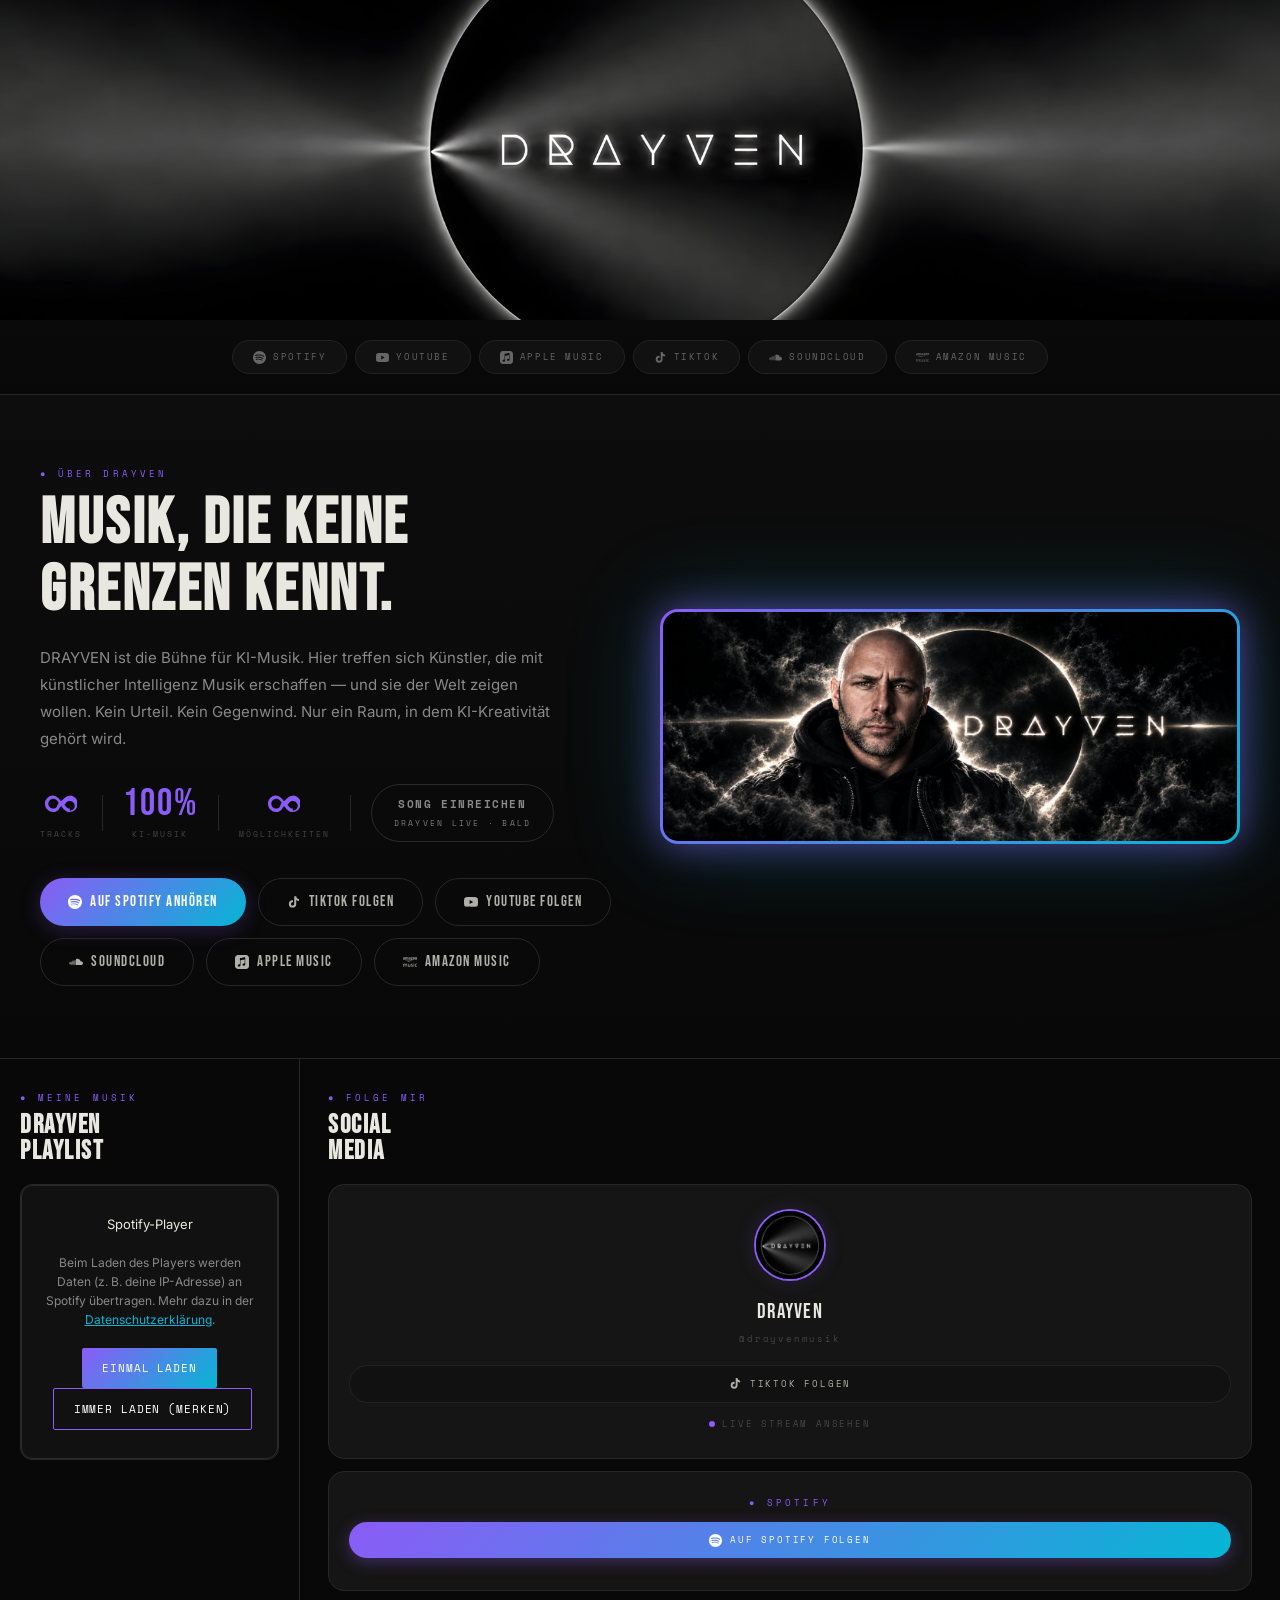
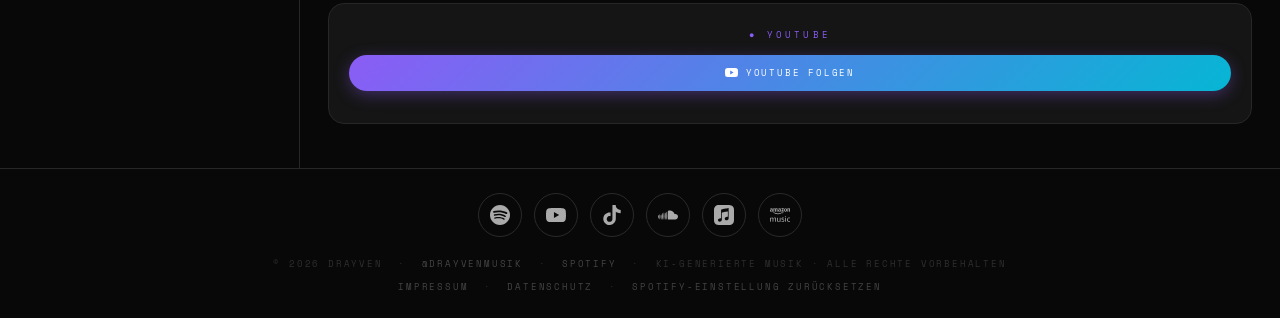
==== commit a4615413: "Add files via upload" ====
--- a/index.html
+++ b/index.html
@@ -459,15 +459,17 @@
     .brand-row a:hover{color:#fff;border-color:#8B5CF6;box-shadow:0 0 18px rgba(139,92,246,.45);transform:translateY(-2px)}
   </style>
   <style>
-    .portrait-wrap{position:relative;width:100%;max-width:420px;padding:3px;border-radius:18px;
+    .portrait-wrap{position:relative;width:100%;max-width:580px;padding:3px;border-radius:18px;
       background:linear-gradient(135deg,#8B5CF6,#06B6D4);
       box-shadow:0 0 36px rgba(139,92,246,.55),0 0 90px rgba(6,182,212,.28)}
     .portrait-wrap::before{content:"";position:absolute;inset:-26px;z-index:-1;border-radius:34px;
       background:radial-gradient(circle,rgba(139,92,246,.35),rgba(6,182,212,.18) 55%,transparent 72%);filter:blur(22px);animation:pglow 6s ease-in-out infinite alternate}
     .portrait-img{display:block;width:100%;height:auto;border-radius:15px}
+    .about-inner{grid-template-columns:1fr minmax(0,580px) !important;gap:48px !important}
+    .about-stats{gap:20px !important}
     @keyframes pglow{from{opacity:.7;transform:scale(.97)}to{opacity:1;transform:scale(1.04)}}
     @media (prefers-reduced-motion:reduce){.portrait-wrap::before{animation:none}}
-    @media(max-width:900px){.about-visual{display:flex !important}.portrait-wrap{max-width:340px;margin:8px auto 0}}
+    @media(max-width:900px){.about-inner{grid-template-columns:1fr !important}.about-visual{display:flex !important}.portrait-wrap{max-width:520px;margin:8px auto 0}}
   </style>
   <style>
     .about-stats{flex-wrap:wrap}
@@ -582,7 +584,7 @@
         </div>
       </div>
       <div class="about-visual">
-        <div class="portrait-wrap"><img src="./portrait.jpg" alt="DRAYVEN, Portrait des Künstlers" class="portrait-img" width="960" height="960" loading="eager"></div>
+        <div class="portrait-wrap"><img src="./portrait-wide.jpg" alt="DRAYVEN, Portrait des Künstlers" class="portrait-img" width="1500" height="600" loading="eager"></div>
       </div>
     </div>
   </section>
@@ -750,6 +752,7 @@
 <h3>8. DRAYVEN Live: Song-Einreichung</h3>
 <p><b>Daten:</b> Wenn du einen Song einreichst, verarbeiten wir die von dir eingegebenen Angaben: Künstlername, TikTok-Name, Songtitel, Link und/oder hochgeladene Audiodatei (MP3/WAV), Songlänge, optional Kurztext und Cover, deine Zustimmungen (mit Zeitpunkt) sowie den Einreichungszeitpunkt. Die Angabe der Pflichtfelder ist für die Teilnahme erforderlich, ohne sie ist eine Teilnahme nicht möglich.</p>
 <p><b>Zwecke und Rechtsgrundlagen:</b> Durchführung der Show (Warteliste, Reihenfolge, Abspielen, Bewertung, Feedback) auf Grundlage von Art. 6 Abs. 1 lit. b DSGVO. Die Veröffentlichung von Künstlername, Songtitel und Songlänge in der öffentlichen Reihenfolge auf der Seite, im Live-Stream, in der Hit-Playlist sowie die Veröffentlichung von Ausschnitten als Clips auf Social Media beruht auf deiner Einwilligung (Art. 6 Abs. 1 lit. a DSGVO) bzw. der Durchführung der Teilnahme. Die Aufnahme in das DRAYVEN-Radio ist freiwillig und beruht ausschließlich auf deiner gesonderten Einwilligung (Art. 6 Abs. 1 lit. a DSGVO). Die Rechte an deinem Song bleiben bei dir.</p>
+<p><b>Missbrauchsschutz:</b> Pro Show ist standardmäßig nur ein Song pro Gerät möglich. Dafür bilden wir beim Einreichen aus IP-Adresse, Browserkennung und Show einen nicht umkehrbaren Zeichencode, der von uns nicht auf dich zurückgeführt wird. Die IP-Adresse selbst wird nicht gespeichert. Der Code wird spätestens 180 Tage nach der Einreichung gelöscht (Art. 6 Abs. 1 lit. f DSGVO, Schutz vor Missbrauch und Fairness der Teilnahme).</p>
 <p><b>Songlänge:</b> Um die Länge deines Songs zu ermitteln, ruft unser Server bei Spotify, YouTube bzw. SoundCloud die öffentliche Seite deines Links ab. Dabei wird nur der von dir angegebene Link verwendet, keine weiteren Daten von dir.</p>
 <p><b>Widerruf:</b> Du kannst jede Einwilligung jederzeit mit Wirkung für die Zukunft widerrufen, zum Beispiel per E-Mail an info@drayven.de. Dein Song wird dann zeitnah aus Radio und Playlist entfernt. Die Rechtmäßigkeit der bis zum Widerruf erfolgten Verarbeitung bleibt unberührt.</p>
 <p><b>Speicherdauer:</b> Einreichungsdaten (Name, TikTok-Name, Link, Songlänge, Kurztext, Cover) werden spätestens sechs Monate nach der jeweiligen Show gelöscht. Hochgeladene Audiodateien werden nach der Show gelöscht, sofern du nicht am Radio teilnimmst. Radio-Dateien werden bis zu deinem Widerruf bzw. bis zur Entfernung aus dem Radio gespeichert. Nachweise über deine Zustimmungen können zur Verteidigung gegen Rechtsansprüche bis zum Ablauf der gesetzlichen Verjährungsfrist aufbewahrt werden (Art. 6 Abs. 1 lit. f DSGVO).</p>
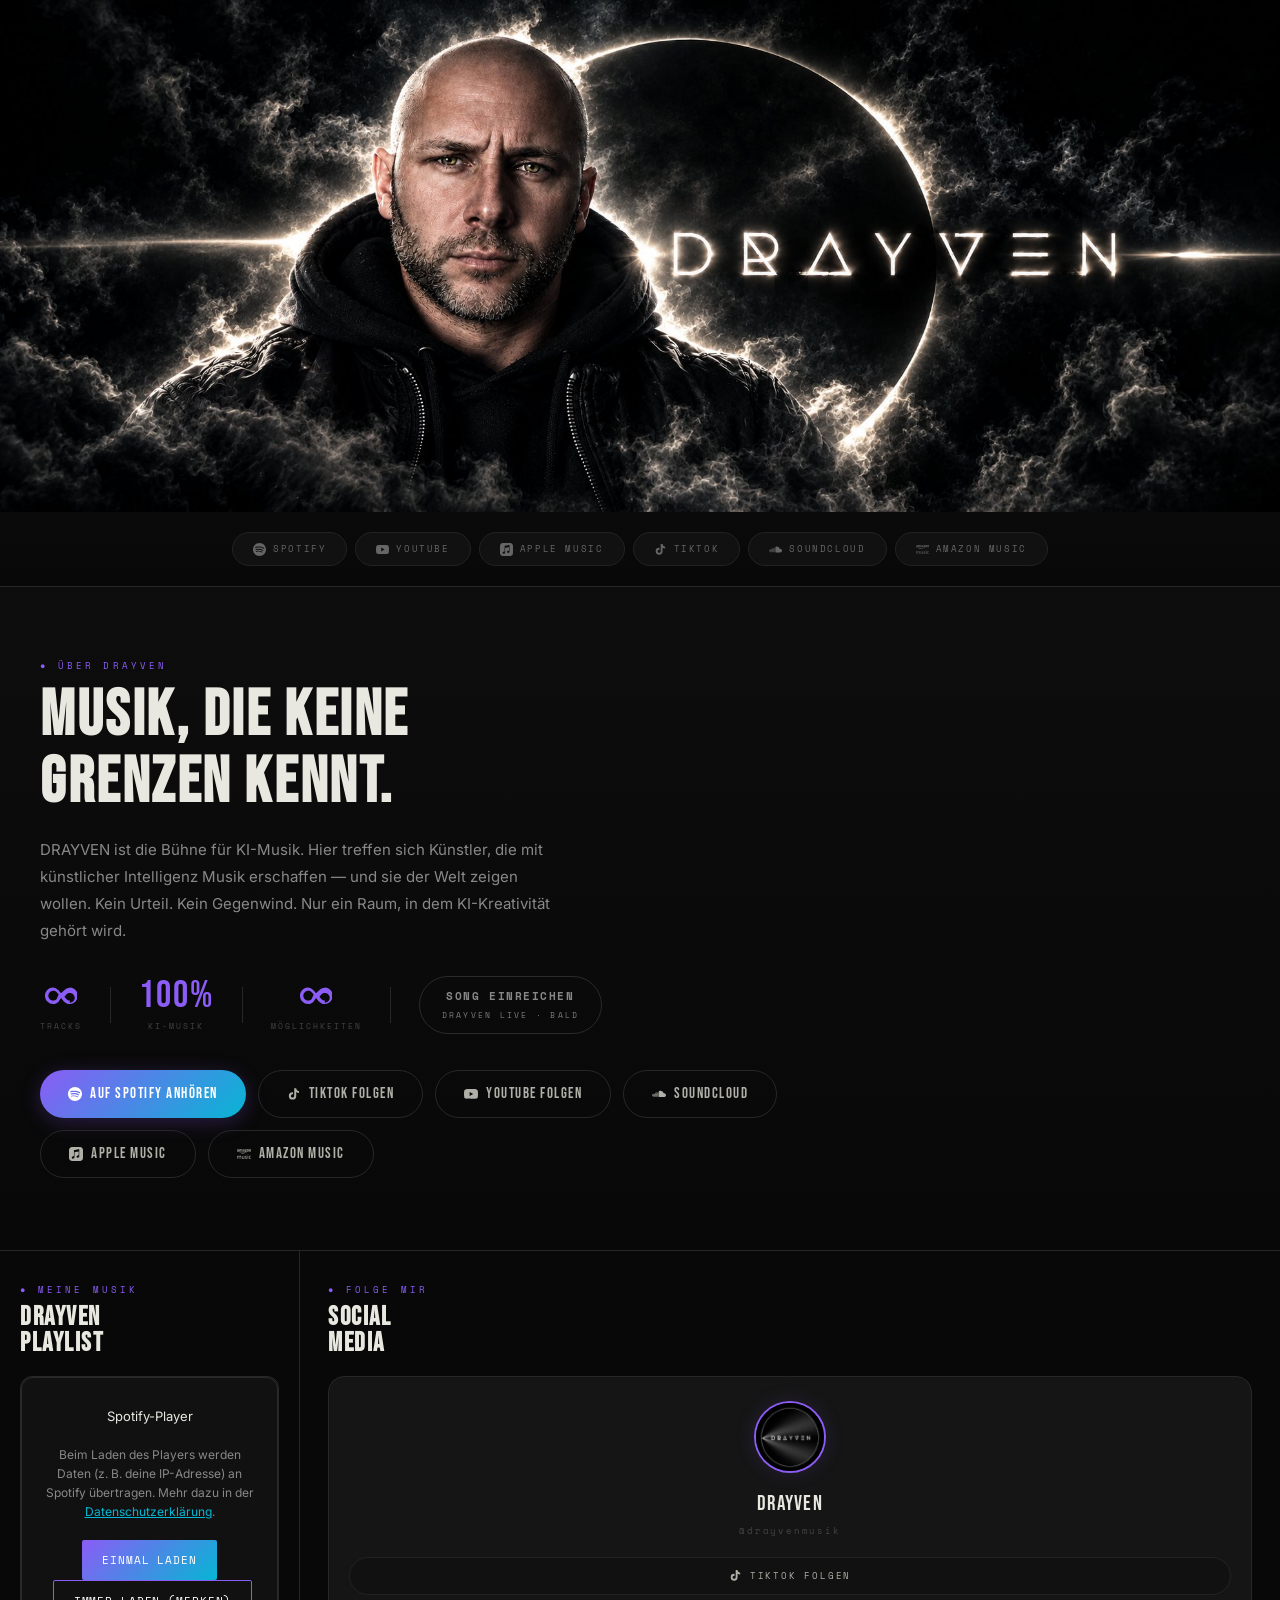
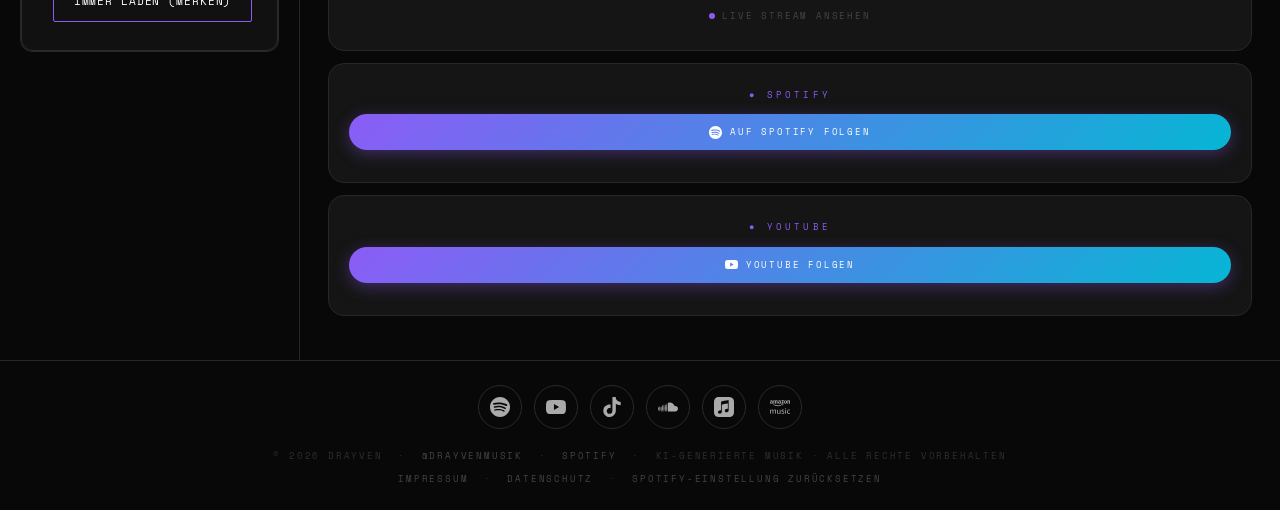
==== commit 8936f398: "Add files via upload" ====
--- a/index.html
+++ b/index.html
@@ -459,17 +459,10 @@
     .brand-row a:hover{color:#fff;border-color:#8B5CF6;box-shadow:0 0 18px rgba(139,92,246,.45);transform:translateY(-2px)}
   </style>
   <style>
-    .portrait-wrap{position:relative;width:100%;max-width:580px;padding:3px;border-radius:18px;
-      background:linear-gradient(135deg,#8B5CF6,#06B6D4);
-      box-shadow:0 0 36px rgba(139,92,246,.55),0 0 90px rgba(6,182,212,.28)}
-    .portrait-wrap::before{content:"";position:absolute;inset:-26px;z-index:-1;border-radius:34px;
-      background:radial-gradient(circle,rgba(139,92,246,.35),rgba(6,182,212,.18) 55%,transparent 72%);filter:blur(22px);animation:pglow 6s ease-in-out infinite alternate}
-    .portrait-img{display:block;width:100%;height:auto;border-radius:15px}
-    .about-inner{grid-template-columns:1fr minmax(0,580px) !important;gap:48px !important}
-    .about-stats{gap:20px !important}
-    @keyframes pglow{from{opacity:.7;transform:scale(.97)}to{opacity:1;transform:scale(1.04)}}
-    @media (prefers-reduced-motion:reduce){.portrait-wrap::before{animation:none}}
-    @media(max-width:900px){.about-inner{grid-template-columns:1fr !important}.about-visual{display:flex !important}.portrait-wrap{max-width:520px;margin:8px auto 0}}
+    .banner img{max-height:min(68vh,640px) !important;object-position:center 30% !important;aspect-ratio:2.5/1;height:auto}
+    .about-inner{grid-template-columns:1fr !important}
+    .about-text{max-width:820px}
+    @media(max-width:700px){.banner img{aspect-ratio:auto;height:300px;object-position:35% center !important}}
   </style>
   <style>
     .about-stats{flex-wrap:wrap}
@@ -488,7 +481,7 @@
 
   <!-- BANNER -->
   <div class="banner">
-    <img src="./banner.png" alt="DRAYVEN">
+    <img src="./hero.jpg" alt="DRAYVEN, Künstlerfoto mit Schriftzug" width="2000" height="800" fetchpriority="high">
   </div>
 
   <!-- PLATFORM BUTTONS -->
@@ -583,10 +576,7 @@
           </a>
         </div>
       </div>
-      <div class="about-visual">
-        <div class="portrait-wrap"><img src="./portrait-wide.jpg" alt="DRAYVEN, Portrait des Künstlers" class="portrait-img" width="1500" height="600" loading="eager"></div>
       </div>
-    </div>
   </section>
 
   <!-- MAIN GRID -->
@@ -827,29 +817,6 @@
       } catch (e) {
         // Kein Worker erreichbar o.ä. -> Box bleibt einfach unsichtbar, Seite läuft normal weiter
       }
-    })();
-  </script>
-
-  <script>
-    /* Anonyme Reichweitenmessung: keine Cookies, keine IP-Speicherung (siehe Datenschutzerklärung) */
-    (function () {
-      var API = "https://drayven-live.ntomixpro.workers.dev/api/";
-      try {
-        if (location.hash === "#nocount" || navigator.doNotTrack === "1" || window.doNotTrack === "1") return;
-        var send = function (path, data) {
-          try { fetch(API + path, { method: "POST", body: JSON.stringify(data), headers: { "Content-Type": "text/plain" }, keepalive: true, credentials: "omit" }); } catch (e) {}
-        };
-        var dev = (window.matchMedia && matchMedia("(pointer:coarse)").matches) || innerWidth < 800 ? "mobile" : "desktop";
-        send("hit", { page: "home", ref: document.referrer || "", dev: dev });
-        var names = [["spotify.com", "Spotify"], ["youtube.com", "YouTube"], ["tiktok.com", "TikTok"], ["soundcloud.com", "SoundCloud"], ["music.apple.com", "Apple Music"], ["music.amazon", "Amazon Music"]];
-        document.addEventListener("click", function (e) {
-          var a = e.target.closest && e.target.closest("a[href]"); if (!a) return;
-          if (a.id === "submit-btn") { send("click", { page: "home", target: "Song einreichen" }); return; }
-          for (var i = 0; i < names.length; i++) if (a.href.indexOf(names[i][0]) > -1) { send("click", { page: "home", target: names[i][1] }); break; }
-        }, true);
-        var sp = document.getElementById("spotify-wrap");
-        if (sp) sp.addEventListener("click", function (e) { if (e.target.tagName === "BUTTON") send("click", { page: "home", target: "Spotify-Player" }); });
-      } catch (e) {}
     })();
   </script>
   <script>
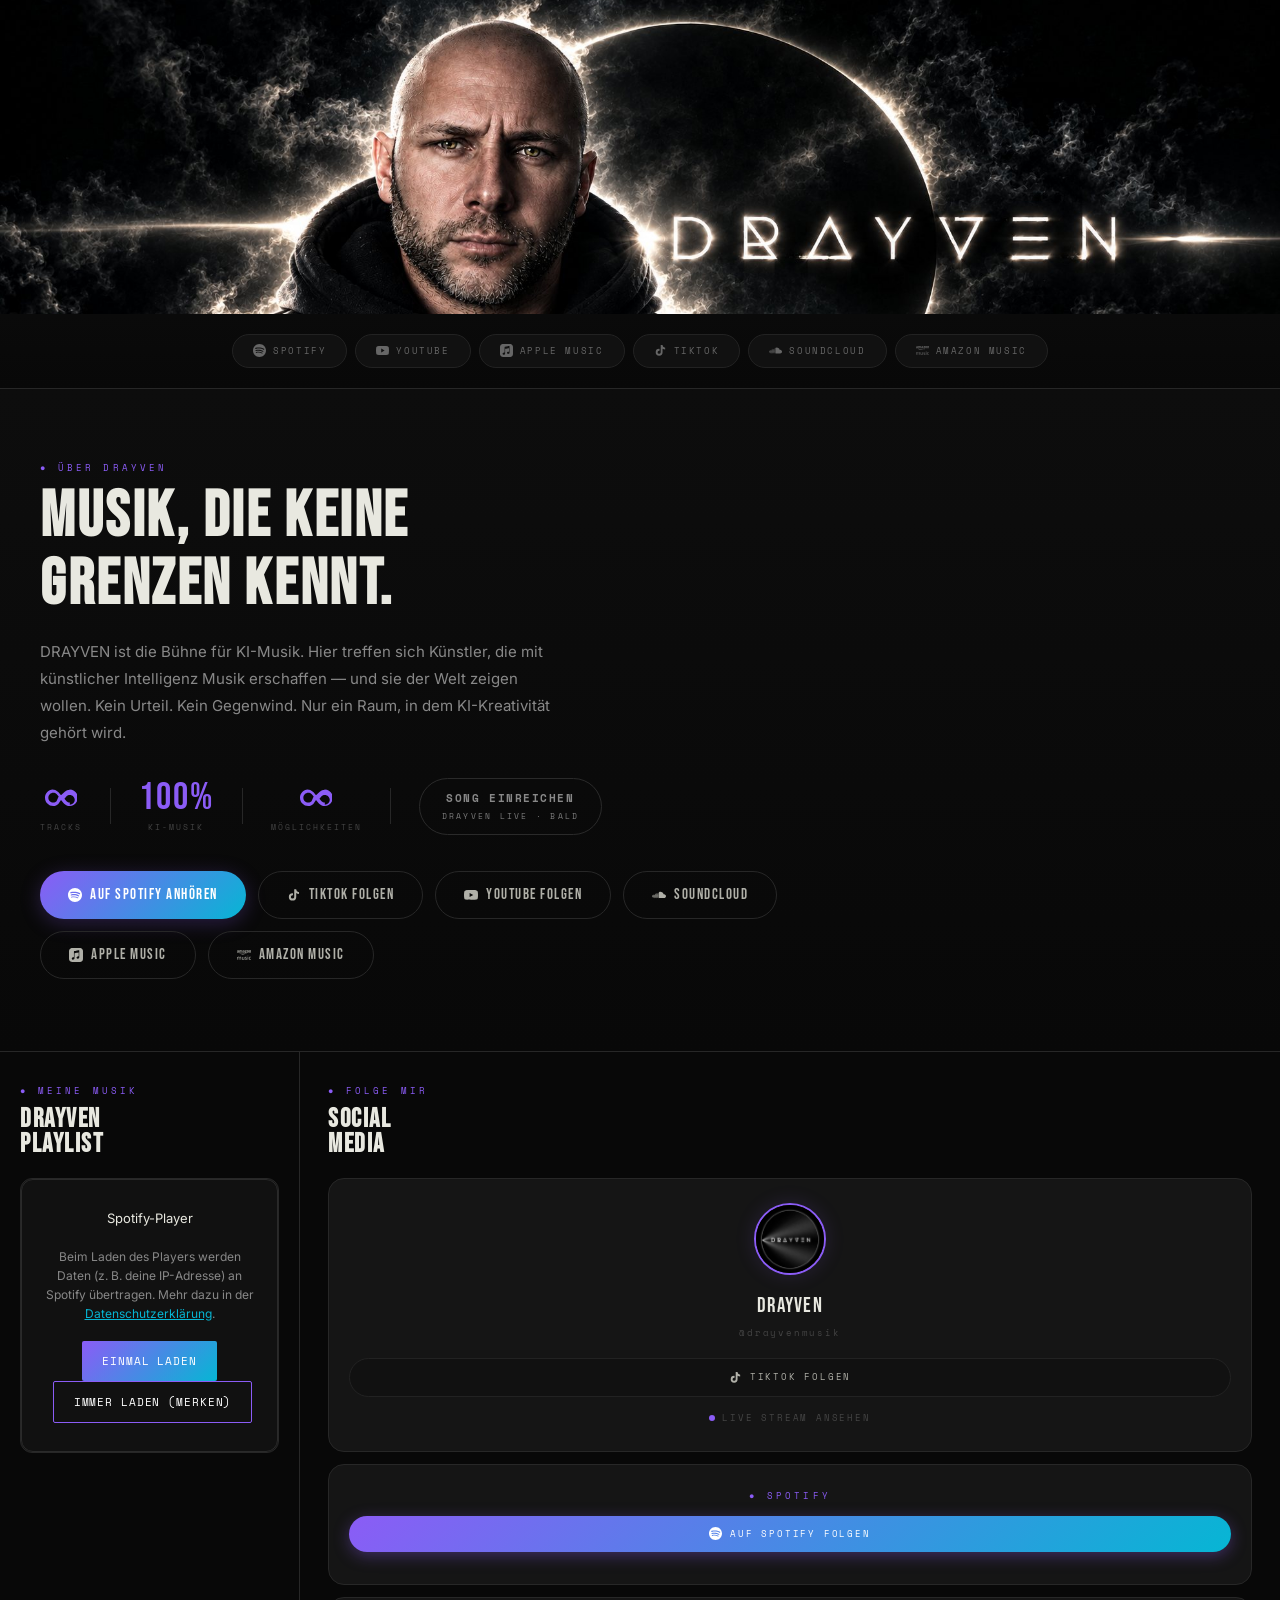
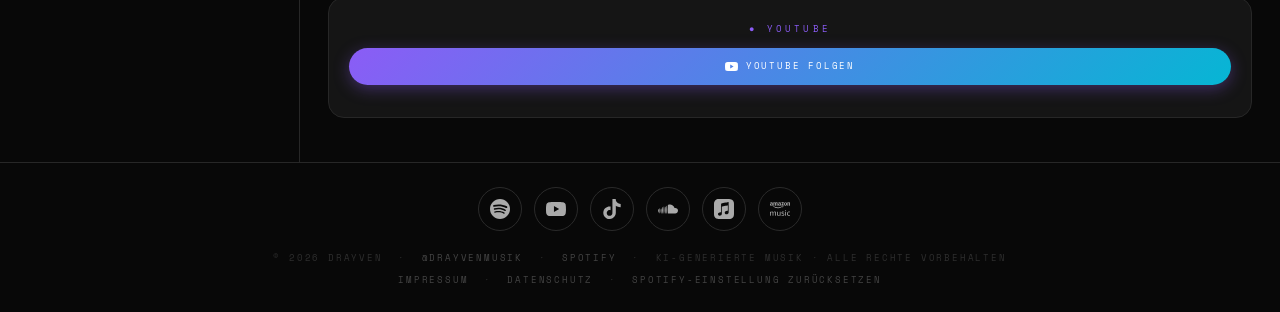
==== commit 6f489b80: "Add files via upload" ====
--- a/index.html
+++ b/index.html
@@ -459,10 +459,10 @@
     .brand-row a:hover{color:#fff;border-color:#8B5CF6;box-shadow:0 0 18px rgba(139,92,246,.45);transform:translateY(-2px)}
   </style>
   <style>
-    .banner img{max-height:min(68vh,640px) !important;object-position:center 30% !important;aspect-ratio:2.5/1;height:auto}
+    .banner img{height:clamp(240px,24.5vw,470px) !important;max-height:none !important;aspect-ratio:auto !important;object-position:center 8% !important}
     .about-inner{grid-template-columns:1fr !important}
     .about-text{max-width:820px}
-    @media(max-width:700px){.banner img{aspect-ratio:auto;height:300px;object-position:35% center !important}}
+    @media(max-width:700px){.banner img{aspect-ratio:auto;height:240px;object-position:34% center !important}}
   </style>
   <style>
     .about-stats{flex-wrap:wrap}
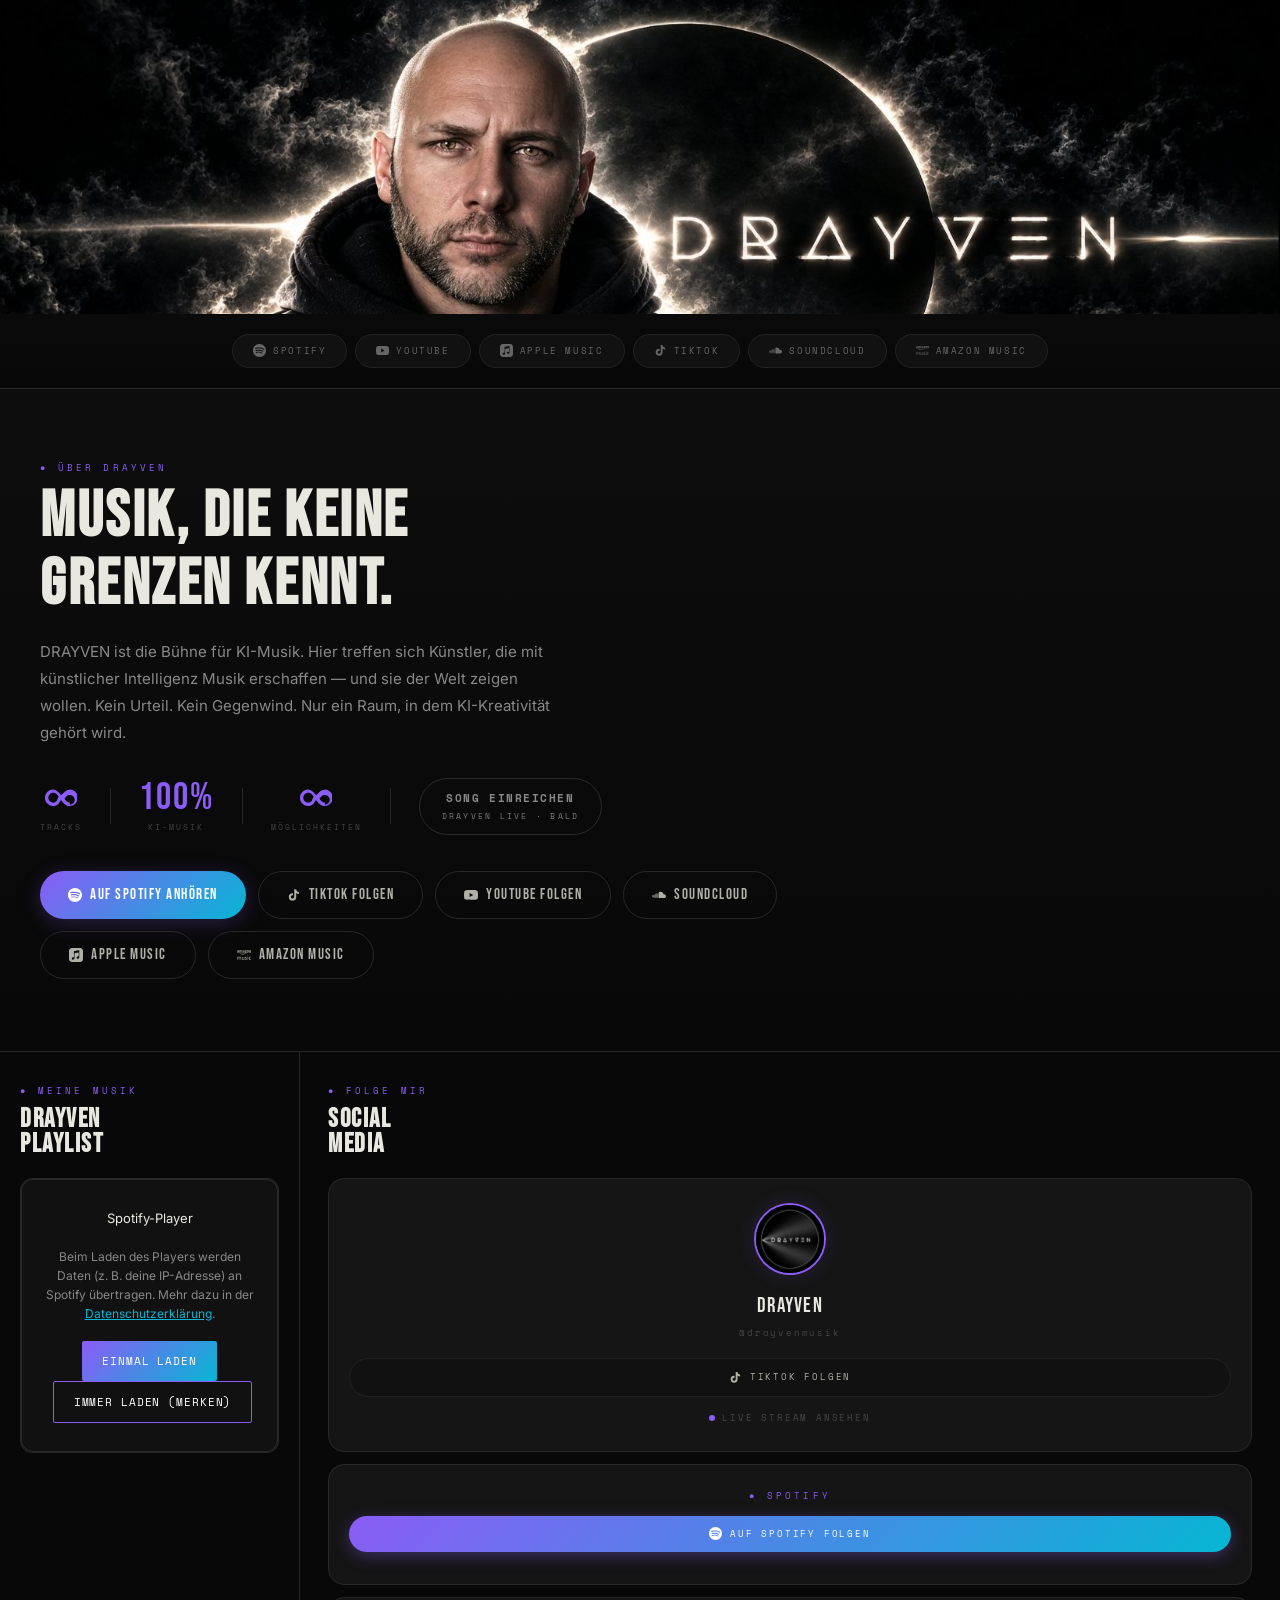
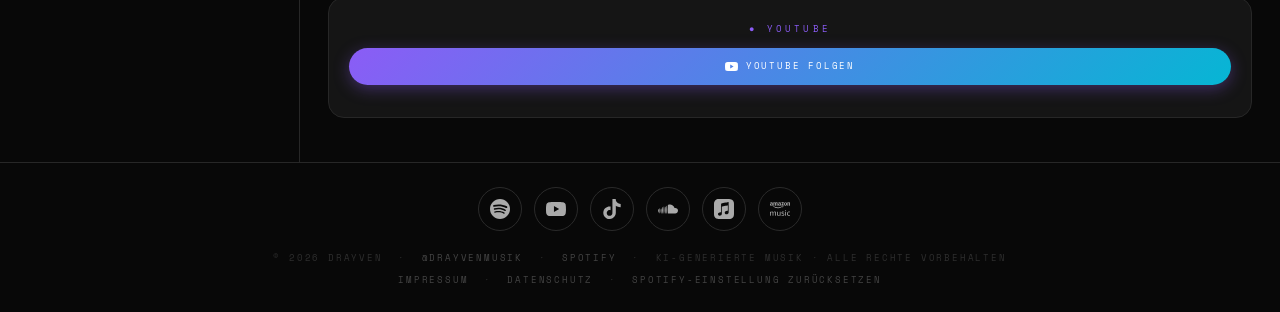
==== commit 37697b44: "Add files via upload" ====
--- a/index.html
+++ b/index.html
@@ -481,7 +481,7 @@
 
   <!-- BANNER -->
   <div class="banner">
-    <img src="./hero.jpg" alt="DRAYVEN, Künstlerfoto mit Schriftzug" width="2000" height="800" fetchpriority="high">
+    <img src="./hero.jpg" alt="DRAYVEN, Künstlerfoto mit Schriftzug" width="1640" height="656" fetchpriority="high">
   </div>
 
   <!-- PLATFORM BUTTONS -->
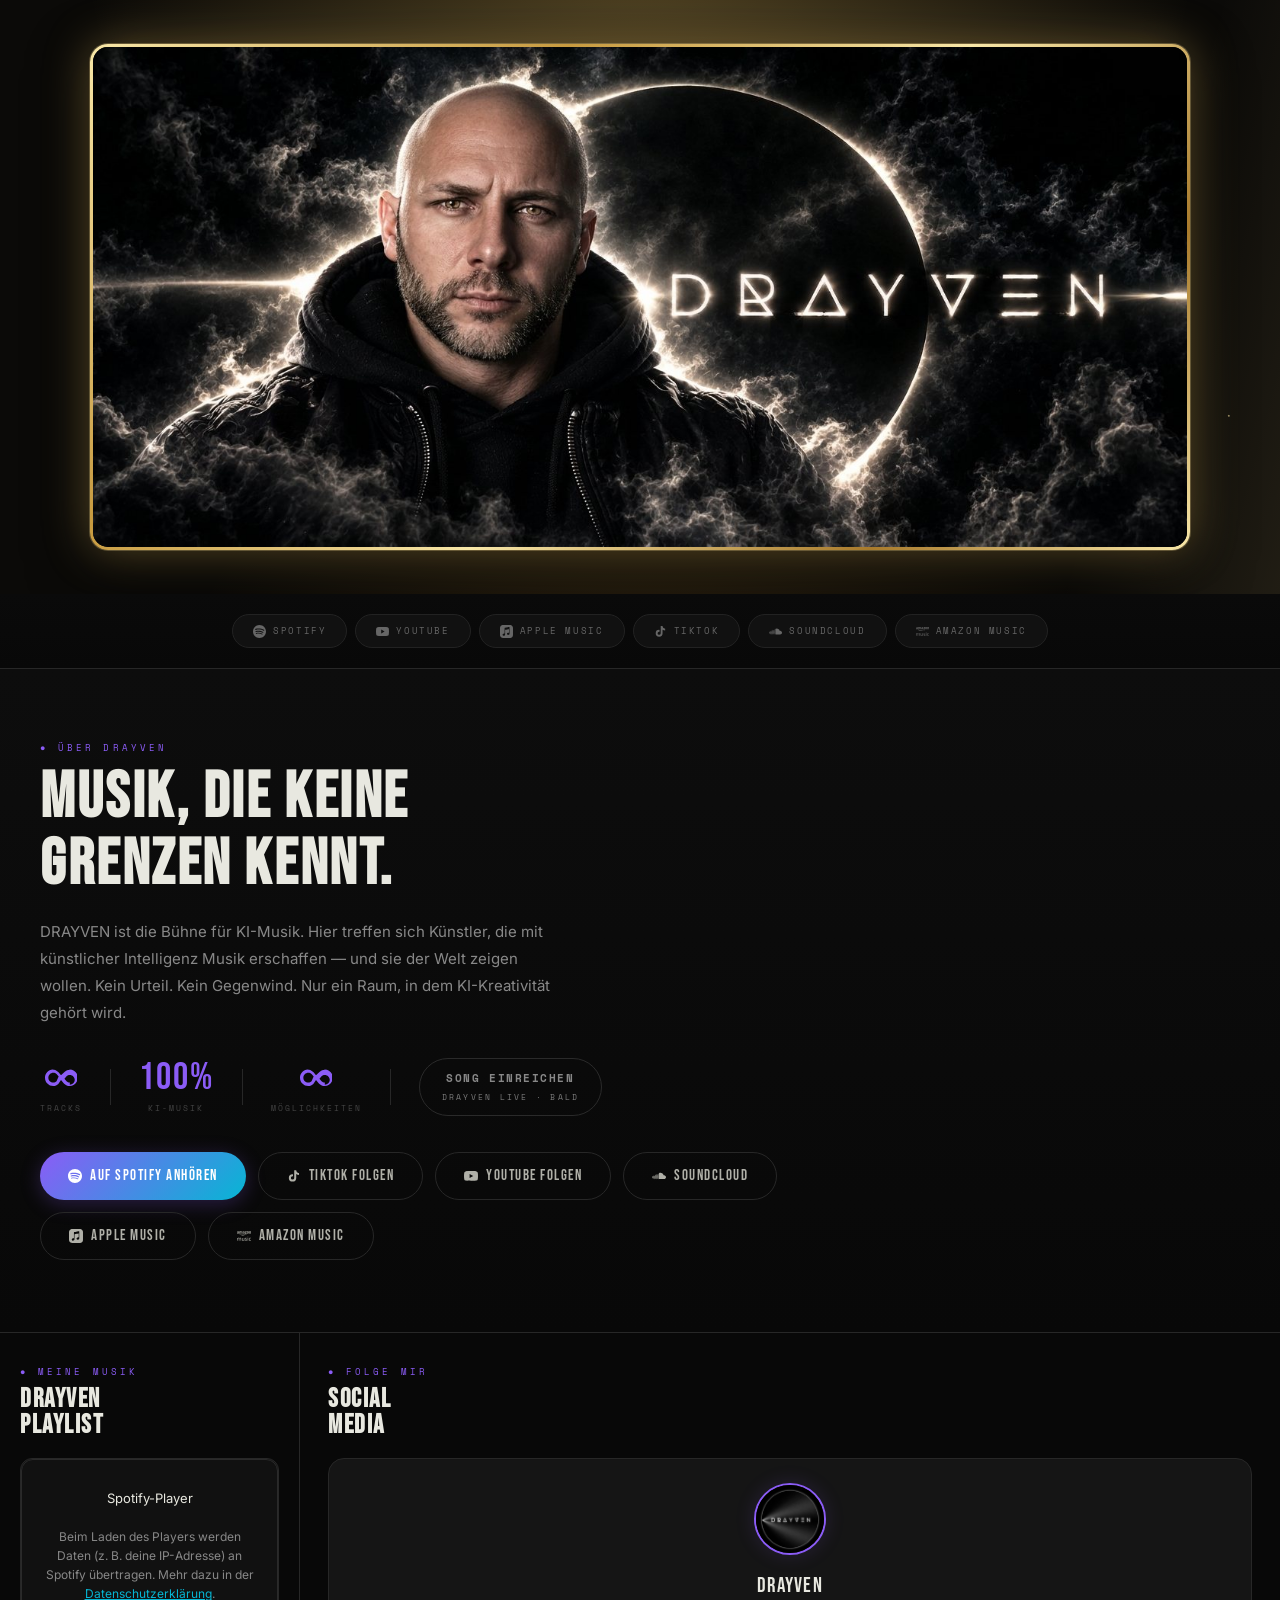
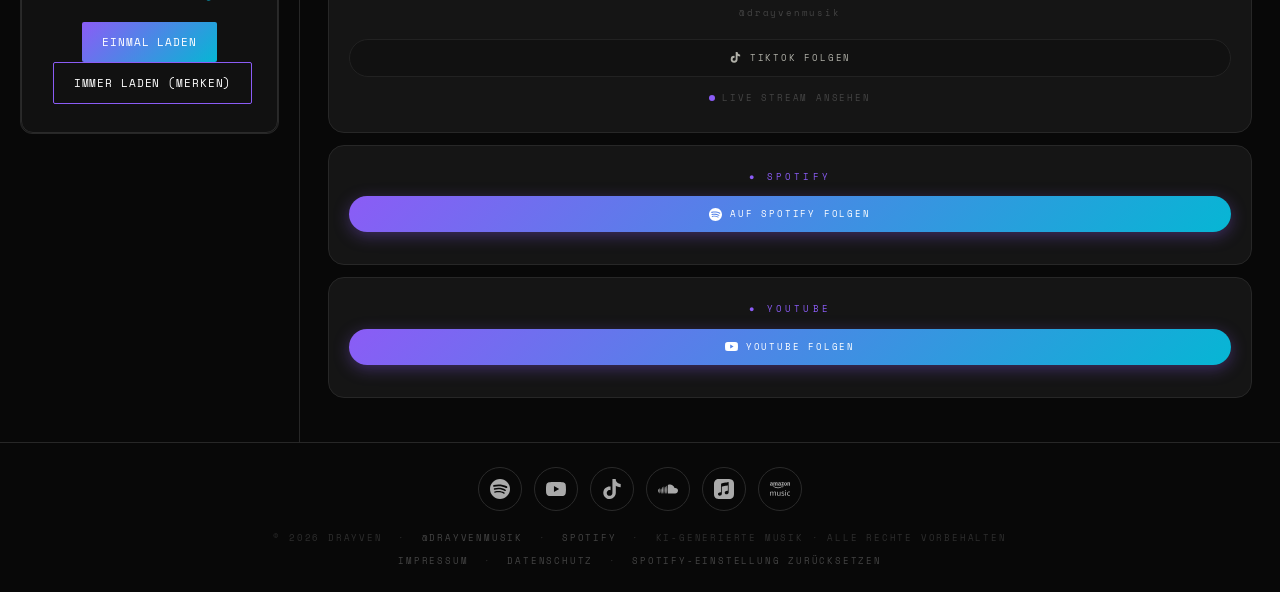
==== commit 4f3a8156: "Add files via upload" ====
--- a/index.html
+++ b/index.html
@@ -459,7 +459,24 @@
     .brand-row a:hover{color:#fff;border-color:#8B5CF6;box-shadow:0 0 18px rgba(139,92,246,.45);transform:translateY(-2px)}
   </style>
   <style>
-    .banner img{height:clamp(240px,24.5vw,470px) !important;max-height:none !important;aspect-ratio:auto !important;object-position:center 8% !important}
+    
+    /* Banner: Foto auf goldschimmerndem Hintergrund */
+    .banner.banner-gold{position:relative;overflow:hidden;line-height:0;padding:44px 24px;
+      background:radial-gradient(ellipse 70% 120% at 50% -10%,rgba(224,184,92,.34),transparent 62%),radial-gradient(ellipse 60% 100% at 50% 120%,rgba(176,128,48,.22),transparent 60%),#0b0a08}
+    .gold-sheen{position:absolute;inset:0;pointer-events:none;
+      background:linear-gradient(105deg,transparent 35%,rgba(255,222,140,.17) 47%,rgba(255,240,190,.28) 50%,rgba(255,222,140,.17) 53%,transparent 65%);
+      background-size:260% 100%;animation:goldsweep 9s ease-in-out infinite}
+    .gold-sparks{position:absolute;inset:0;pointer-events:none;opacity:.8;
+      background-image:radial-gradient(2px 2px at 8% 30%,#ffe9a6,transparent),radial-gradient(1.6px 1.6px at 18% 78%,#ffd978,transparent),radial-gradient(2px 2px at 31% 18%,#fff1c0,transparent),radial-gradient(1.5px 1.5px at 47% 88%,#ffd978,transparent),radial-gradient(2px 2px at 63% 12%,#ffe9a6,transparent),radial-gradient(1.6px 1.6px at 78% 82%,#fff1c0,transparent),radial-gradient(2px 2px at 90% 26%,#ffd978,transparent),radial-gradient(1.4px 1.4px at 96% 70%,#ffe9a6,transparent);
+      animation:goldtwinkle 4.5s ease-in-out infinite alternate}
+    .hero-frame{position:relative;z-index:1;max-width:1100px;margin:0 auto;padding:3px;border-radius:18px;
+      background:linear-gradient(135deg,#f8e7a8 0%,#c79a3f 30%,#f8e7a8 55%,#a97b2c 80%,#f8e7a8 100%);
+      box-shadow:0 0 0 1px rgba(255,226,150,.25),0 0 46px rgba(224,184,92,.38),0 18px 60px rgba(0,0,0,.6)}
+    .hero-frame img{display:block;width:100% !important;height:clamp(250px,40vw,500px) !important;max-height:none !important;aspect-ratio:auto !important;object-fit:cover;object-position:center 22% !important;border-radius:15px;background:#080808}
+    @keyframes goldsweep{0%{background-position:130% 0}100%{background-position:-30% 0}}
+    @keyframes goldtwinkle{from{opacity:.35}to{opacity:.95}}
+    @media(max-width:700px){.banner.banner-gold{padding:22px 14px}.hero-frame{border-radius:14px}.hero-frame img{height:250px !important;object-position:33% center !important;border-radius:11px}}
+    @media (prefers-reduced-motion:reduce){.gold-sheen,.gold-sparks{animation:none}}
     .about-inner{grid-template-columns:1fr !important}
     .about-text{max-width:820px}
     @media(max-width:700px){.banner img{aspect-ratio:auto;height:240px;object-position:34% center !important}}
@@ -480,9 +497,7 @@
 <body>
 
   <!-- BANNER -->
-  <div class="banner">
-    <img src="./hero.jpg" alt="DRAYVEN, Künstlerfoto mit Schriftzug" width="1640" height="656" fetchpriority="high">
-  </div>
+  <div class="banner banner-gold"><span class="gold-sheen" aria-hidden="true"></span><span class="gold-sparks" aria-hidden="true"></span><div class="hero-frame"><img src="./hero.jpg" alt="DRAYVEN, Künstlerfoto mit Schriftzug" width="1640" height="656" fetchpriority="high"></div></div>
 
   <!-- PLATFORM BUTTONS -->
   <nav class="platforms" aria-label="DRAYVEN auf Plattformen">
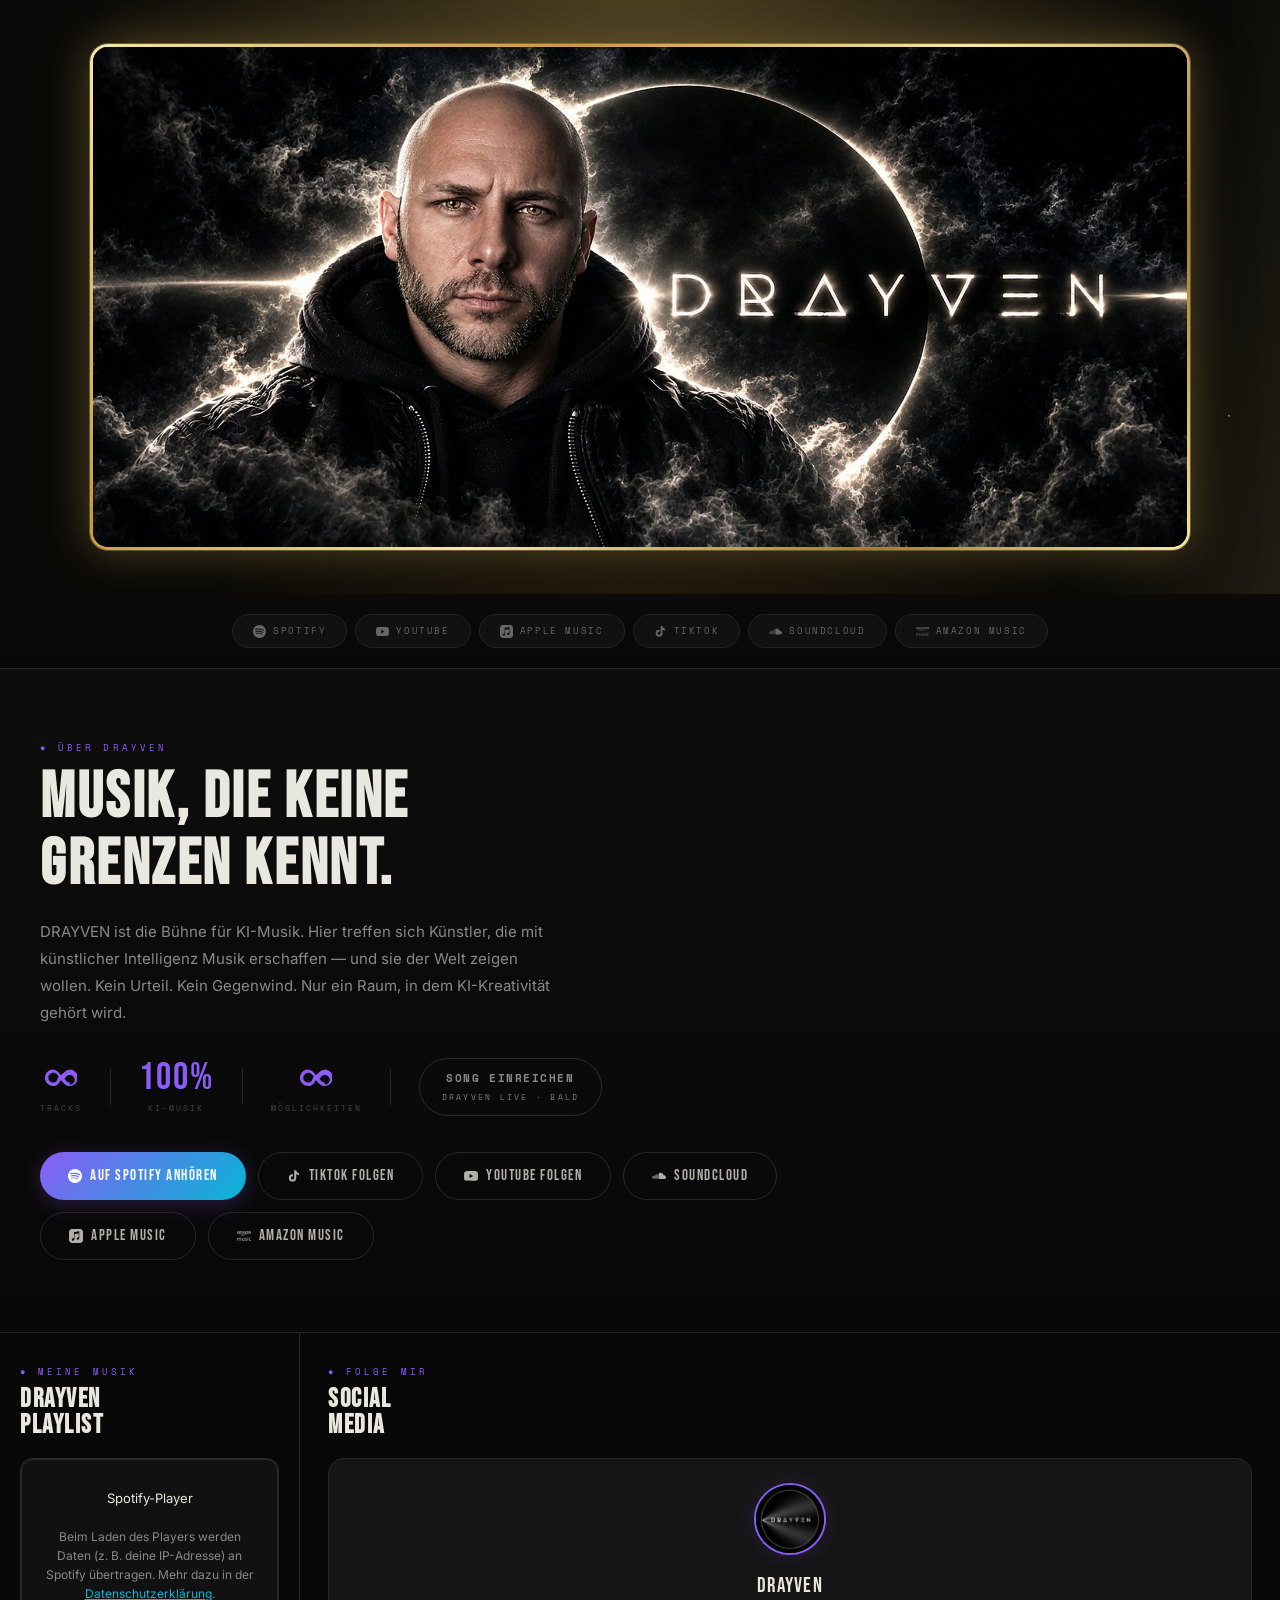
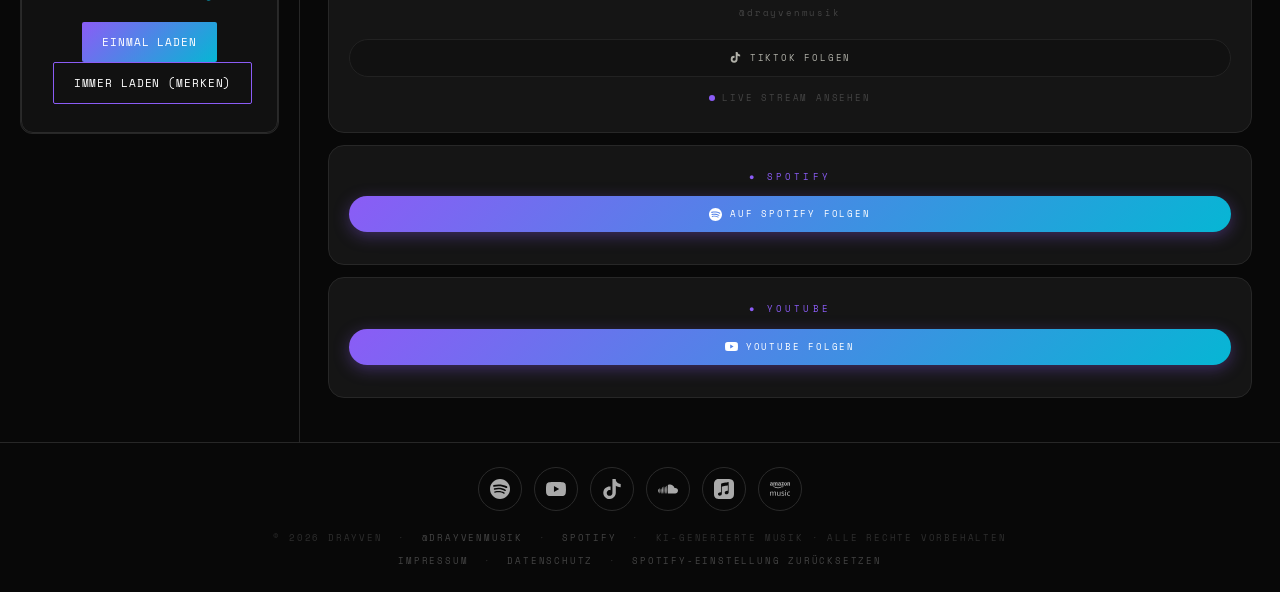
==== commit 90920e10: "Add files via upload" ====
--- a/index.html
+++ b/index.html
@@ -493,11 +493,22 @@
     .submit-cta.soon{background:transparent;border:1px solid #2a2a2a;color:#888;box-shadow:none;cursor:default;pointer-events:none}
     @keyframes subpulse{0%{box-shadow:0 0 0 0 rgba(255,255,255,.7)}70%{box-shadow:0 0 0 7px rgba(255,255,255,0)}100%{box-shadow:0 0 0 0 rgba(255,255,255,0)}}
   </style>
+  <style>
+    .glitter{position:absolute;inset:3px;pointer-events:none;overflow:hidden;border-radius:15px;z-index:2}
+    .glitter .gl{position:absolute;width:var(--s,20px);height:var(--s,20px);margin:calc(var(--s,20px) / -2) 0 0 calc(var(--s,20px) / -2);opacity:0;
+      animation:glt 3.2s ease-in-out infinite;will-change:transform,opacity}
+    .glitter .gl::before,.glitter .gl::after{content:"";position:absolute;left:50%;top:50%;background:linear-gradient(90deg,transparent,#fff8dc 45%,#fff 50%,#fff8dc 55%,transparent);border-radius:2px}
+    .glitter .gl::before{width:100%;height:2px;transform:translate(-50%,-50%)}
+    .glitter .gl::after{width:2px;height:100%;transform:translate(-50%,-50%);background:linear-gradient(180deg,transparent,#fff8dc 45%,#fff 50%,#fff8dc 55%,transparent)}
+    .glitter .gl{filter:drop-shadow(0 0 5px rgba(255,214,120,.95)) drop-shadow(0 0 12px rgba(255,200,90,.6))}
+    @keyframes glt{0%,62%,100%{opacity:0;transform:scale(.2) rotate(0deg)}74%{opacity:1;transform:scale(1) rotate(22deg)}86%{opacity:.35;transform:scale(.6) rotate(45deg)}}
+    @media (prefers-reduced-motion:reduce){.glitter{display:none}}
+  </style>
 </head>
 <body>
 
   <!-- BANNER -->
-  <div class="banner banner-gold"><span class="gold-sheen" aria-hidden="true"></span><span class="gold-sparks" aria-hidden="true"></span><div class="hero-frame"><img src="./hero.jpg" alt="DRAYVEN, Künstlerfoto mit Schriftzug" width="1640" height="656" fetchpriority="high"></div></div>
+  <div class="banner banner-gold"><span class="gold-sheen" aria-hidden="true"></span><span class="gold-sparks" aria-hidden="true"></span><div class="hero-frame"><img src="./hero.jpg" alt="DRAYVEN, Künstlerfoto mit Schriftzug" width="2000" height="857" fetchpriority="high"><div class="glitter" aria-hidden="true"></div></div></div>
 
   <!-- PLATFORM BUTTONS -->
   <nav class="platforms" aria-label="DRAYVEN auf Plattformen">
@@ -847,5 +858,33 @@
       }).catch(function () {});
     })();
   </script>
+  <script>
+    /* Glitzer-Funken auf dem DRAYVEN-Schriftzug im Banner (Positionen im ausgelieferten Bild 2000 x 857) */
+    (function () {
+      var img = document.querySelector(".hero-frame img"), box = document.querySelector(".glitter");
+      if (!img || !box) return;
+      var PTS = [[1058,391,24],[1062,459,16],[1176,391,20],[1226,412,14],[1311,390,28],[1350,459,18],[1395,391,20],[1448,391,18],[1503,391,22],[1536,460,22],[1624,391,18],[1650,425,14],[1680,460,16],[1740,391,22],[1792,460,26],[1790,392,16]];
+      function place() {
+        var W = img.clientWidth, H = img.clientHeight; if (!W || !H) return;
+        var pos = (getComputedStyle(img).objectPosition || "50% 50%").split(" ");
+        var px = parseFloat(pos[0]) / 100, py = parseFloat(pos[1]) / 100; if (isNaN(px)) px = .5; if (isNaN(py)) py = .5;
+        var r = 2000 / 857, s, ox = 0, oy = 0;
+        if (W / H < r) { s = H / 857; ox = (W - 2000 * s) * px; } else { s = W / 2000; oy = (H - 857 * s) * py; }
+        box.innerHTML = "";
+        PTS.forEach(function (p, i) {
+          var x = ox + p[0] * s, y = oy + p[1] * s;
+          if (x < 6 || y < 6 || x > W - 6 || y > H - 6) return;
+          var d = document.createElement("i"); d.className = "gl";
+          d.style.left = x + "px"; d.style.top = y + "px";
+          d.style.setProperty("--s", (p[2] * Math.max(.75, Math.min(1.35, s * 1.15))) + "px");
+          d.style.animationDuration = (3 + (i % 5) * 0.55) + "s";
+          d.style.animationDelay = "-" + ((i * 0.83) % 5).toFixed(2) + "s";
+          box.appendChild(d);
+        });
+      }
+      if (img.complete) place(); else img.addEventListener("load", place);
+      addEventListener("resize", place);
+    })();
+  </script>
 </body>
 </html>
